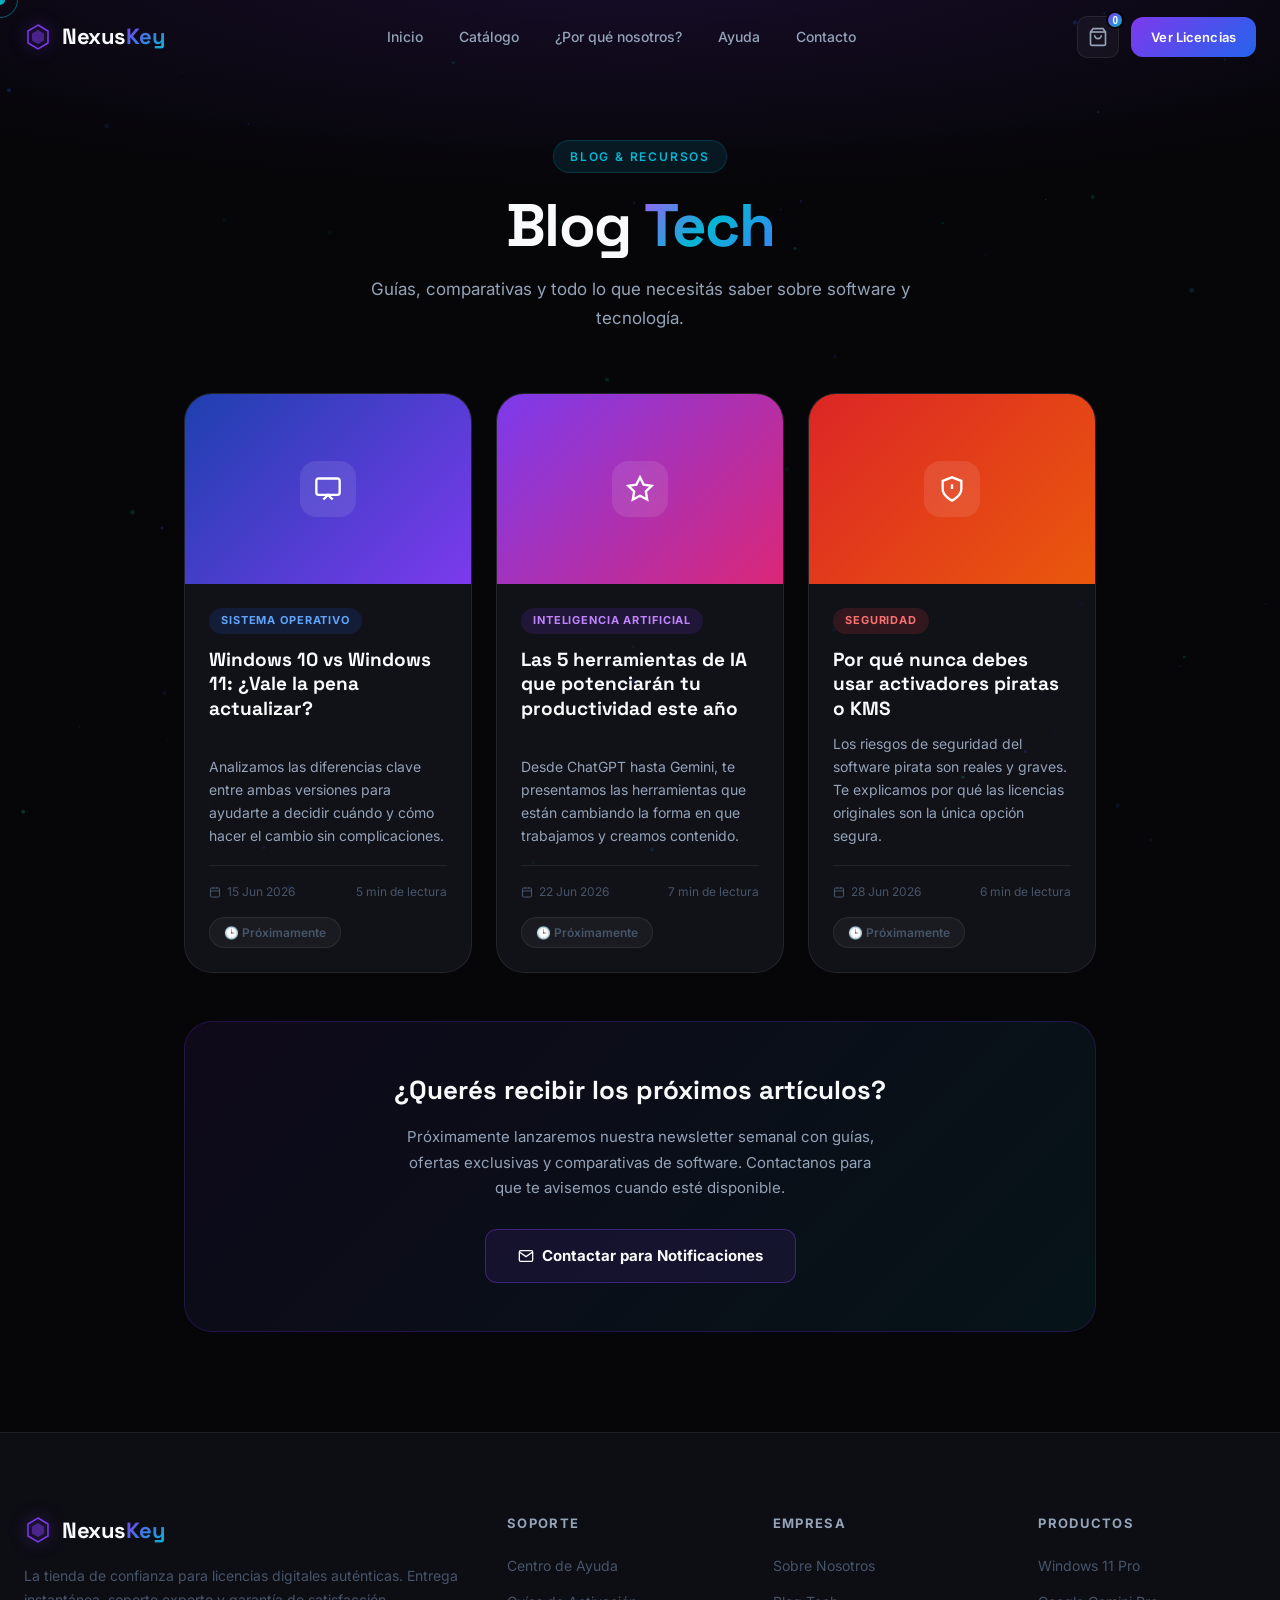
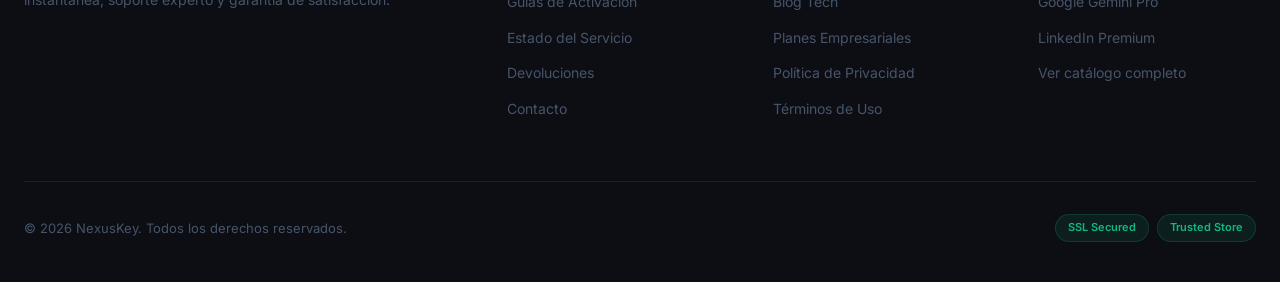
==== blog-tech.html @ de4d030e "Tienda Web Licencias 2.0" ====
<!DOCTYPE html>
<html lang="es">
<head>
  <meta charset="UTF-8" />
  <meta name="viewport" content="width=device-width, initial-scale=1.0" />
  <meta name="description" content="Blog de tecnología de NexusKey. Guías, comparativas y consejos sobre software, licencias digitales e inteligencia artificial." />
  <title>Blog Tech — NexusKey</title>
  <link rel="preconnect" href="https://fonts.googleapis.com" />
  <link rel="preconnect" href="https://fonts.gstatic.com" crossorigin />
  <link href="https://fonts.googleapis.com/css2?family=Inter:wght@300;400;500;600;700;800;900&family=Space+Grotesk:wght@400;500;600;700&display=swap" rel="stylesheet" />
  <link rel="stylesheet" href="style.css" />
  <style>
    .page-hero { padding: 140px 0 60px; position: relative; overflow: hidden; }
    .page-hero-bg { position: absolute; inset: 0; background: radial-gradient(ellipse 80% 60% at 50% -10%, rgba(124,58,237,0.15), transparent); pointer-events: none; }
    .page-hero-content { position: relative; z-index: 1; text-align: center; }
    .page-title { font-family: var(--font-display); font-size: clamp(36px, 5vw, 60px); font-weight: 800; letter-spacing: -1.5px; line-height: 1.1; margin-bottom: 16px; }
    .page-subtitle { font-size: 17px; color: var(--text-secondary); max-width: 560px; margin: 0 auto; line-height: 1.7; }
    .page-body { padding: 0 0 100px; }
    .page-container { max-width: 960px; margin: 0 auto; padding: 0 24px; }

    /* Blog grid */
    .blog-grid {
      display: grid;
      grid-template-columns: repeat(auto-fit, minmax(280px, 1fr));
      gap: 24px;
      margin-bottom: 48px;
    }
    .blog-card {
      background: var(--bg-card);
      border: 1px solid var(--border);
      border-radius: var(--border-radius-lg);
      overflow: hidden;
      transition: var(--transition);
      display: flex;
      flex-direction: column;
    }
    .blog-card:hover {
      border-color: var(--border-hover);
      transform: translateY(-5px);
      box-shadow: 0 20px 60px rgba(0,0,0,0.4);
    }
    .blog-img {
      width: 100%; height: 190px;
      display: flex; align-items: center; justify-content: center;
      position: relative; overflow: hidden;
    }
    .blog-img-icon {
      width: 56px; height: 56px;
      background: rgba(255,255,255,0.1);
      border-radius: 16px;
      display: flex; align-items: center; justify-content: center;
      backdrop-filter: blur(8px);
    }
    .blog-content { padding: 24px; display: flex; flex-direction: column; flex: 1; }
    .blog-badge {
      display: inline-block;
      font-size: 11px; font-weight: 700;
      text-transform: uppercase; letter-spacing: 0.08em;
      padding: 4px 12px; border-radius: 100px;
      margin-bottom: 14px; width: fit-content;
    }
    .blog-card h2 {
      font-family: var(--font-display);
      font-size: 19px; font-weight: 700;
      line-height: 1.3; margin-bottom: 10px;
      color: var(--text-primary); flex: 1;
    }
    .blog-excerpt {
      font-size: 14px; color: var(--text-secondary);
      line-height: 1.65; margin-bottom: 18px;
    }
    .blog-meta {
      display: flex; align-items: center;
      justify-content: space-between;
      font-size: 12px; color: var(--text-muted);
      margin-bottom: 16px;
      padding-top: 16px;
      border-top: 1px solid var(--border);
    }
    .blog-meta-left { display: flex; align-items: center; gap: 6px; }
    .blog-soon {
      display: inline-flex; align-items: center; gap: 6px;
      font-size: 12px; font-weight: 600;
      color: var(--text-muted);
      background: rgba(255,255,255,0.04);
      border: 1px solid var(--border);
      border-radius: 100px; padding: 5px 14px;
      margin-top: auto; width: fit-content;
    }

    /* Newsletter CTA */
    .newsletter-cta {
      background: linear-gradient(135deg, rgba(124,58,237,0.08), rgba(6,182,212,0.08));
      border: 1px solid rgba(124,58,237,0.2);
      border-radius: var(--border-radius-lg);
      padding: 48px 40px;
      text-align: center;
    }
    .newsletter-cta h3 {
      font-family: var(--font-display);
      font-size: 26px; font-weight: 800;
      margin-bottom: 12px;
    }
    .newsletter-cta p {
      color: var(--text-secondary);
      font-size: 15px; line-height: 1.7;
      max-width: 480px; margin: 0 auto 28px;
    }
    .btn-outline-purple {
      display: inline-flex; align-items: center; gap: 8px;
      color: var(--text-primary); text-decoration: none;
      font-weight: 700; font-size: 15px;
      padding: 14px 32px; border-radius: 12px;
      border: 1px solid rgba(124,58,237,0.4);
      background: rgba(124,58,237,0.1);
      transition: var(--transition);
    }
    .btn-outline-purple:hover {
      background: rgba(124,58,237,0.2);
      border-color: rgba(124,58,237,0.6);
      transform: translateY(-2px);
    }

    @media (max-width: 600px) {
      .newsletter-cta { padding: 32px 24px; }
    }
  </style>
</head>
<body>
  <div class="cursor" id="cursor"></div>
  <div class="cursor-follower" id="cursorFollower"></div>
  <canvas id="particleCanvas"></canvas>

  <nav class="navbar" id="navbar">
    <div class="nav-inner">
      <a href="index.html" class="nav-logo" id="nav-logo-link">
        <div class="logo-icon">
          <svg width="28" height="28" viewBox="0 0 28 28" fill="none">
            <path d="M14 2L24 8V20L14 26L4 20V8L14 2Z" stroke="url(#hGBT)" stroke-width="1.5" fill="none"/>
            <path d="M14 7L20 10.5V17.5L14 21L8 17.5V10.5L14 7Z" fill="url(#hFBT)" opacity="0.6"/>
            <defs>
              <linearGradient id="hGBT" x1="4" y1="2" x2="24" y2="26"><stop offset="0%" stop-color="#7c3aed"/><stop offset="100%" stop-color="#06b6d4"/></linearGradient>
              <linearGradient id="hFBT" x1="8" y1="7" x2="20" y2="21"><stop offset="0%" stop-color="#7c3aed" stop-opacity="0.8"/><stop offset="100%" stop-color="#06b6d4" stop-opacity="0.4"/></linearGradient>
            </defs>
          </svg>
        </div>
        <span class="logo-text">Nexus<span class="logo-accent">Key</span></span>
      </a>
      <ul class="nav-links" id="navLinks">
        <li><a href="index.html" class="nav-link">Inicio</a></li>
        <li><a href="catalogo.html" class="nav-link">Catálogo</a></li>
        <li><a href="index.html#caracteristicas" class="nav-link">¿Por qué nosotros?</a></li>
        <li><a href="centro-ayuda.html" class="nav-link">Ayuda</a></li>
        <li><a href="contacto.html" class="nav-link">Contacto</a></li>
      </ul>
      <div class="nav-actions">
        <button class="btn-icon" id="cartBtn" aria-label="Carrito de compras">
          <svg width="20" height="20" viewBox="0 0 24 24" fill="none" stroke="currentColor" stroke-width="2"><path d="M6 2L3 6v14a2 2 0 002 2h14a2 2 0 002-2V6l-3-4z"/><line x1="3" y1="6" x2="21" y2="6"/><path d="M16 10a4 4 0 01-8 0"/></svg>
          <span class="cart-badge" id="cartCount">0</span>
        </button>
        <a href="catalogo.html" class="btn-primary nav-cta">Ver Licencias</a>
        <button class="nav-hamburger" id="hamburger" aria-label="Menu"><span></span><span></span><span></span></button>
      </div>
    </div>
  </nav>

  <!-- HERO -->
  <section class="page-hero">
    <div class="page-hero-bg"></div>
    <div class="page-hero-content container">
      <span class="section-tag">Blog & Recursos</span>
      <h1 class="page-title">Blog <span class="gradient-text">Tech</span></h1>
      <p class="page-subtitle">Guías, comparativas y todo lo que necesitás saber sobre software y tecnología.</p>
    </div>
  </section>

  <!-- CONTENT -->
  <section class="page-body">
    <div class="page-container">

      <div class="blog-grid">

        <!-- Artículo 1: Windows -->
        <article class="blog-card">
          <div class="blog-img" style="background: linear-gradient(135deg, #1e40af, #7c3aed);">
            <div class="blog-img-icon">
              <svg width="28" height="28" viewBox="0 0 24 24" fill="none" stroke="white" stroke-width="2">
                <rect x="2" y="3" width="20" height="14" rx="2"/>
                <polyline points="8 21 12 17 16 21"/>
              </svg>
            </div>
          </div>
          <div class="blog-content">
            <span class="blog-badge" style="background:rgba(37,99,235,0.15);color:#60a5fa;">Sistema Operativo</span>
            <h2>Windows 10 vs Windows 11: ¿Vale la pena actualizar?</h2>
            <p class="blog-excerpt">Analizamos las diferencias clave entre ambas versiones para ayudarte a decidir cuándo y cómo hacer el cambio sin complicaciones.</p>
            <div class="blog-meta">
              <span class="blog-meta-left">
                <svg width="12" height="12" viewBox="0 0 24 24" fill="none" stroke="currentColor" stroke-width="2"><rect x="3" y="4" width="18" height="18" rx="2" ry="2"/><line x1="16" y1="2" x2="16" y2="6"/><line x1="8" y1="2" x2="8" y2="6"/><line x1="3" y1="10" x2="21" y2="10"/></svg>
                15 Jun 2026
              </span>
              <span>5 min de lectura</span>
            </div>
            <span class="blog-soon">🕒 Próximamente</span>
          </div>
        </article>

        <!-- Artículo 2: IA -->
        <article class="blog-card">
          <div class="blog-img" style="background: linear-gradient(135deg, #7c3aed, #db2777);">
            <div class="blog-img-icon">
              <svg width="28" height="28" viewBox="0 0 24 24" fill="none" stroke="white" stroke-width="2">
                <polygon points="12 2 15.09 8.26 22 9.27 17 14.14 18.18 21.02 12 17.77 5.82 21.02 7 14.14 2 9.27 8.91 8.26 12 2"/>
              </svg>
            </div>
          </div>
          <div class="blog-content">
            <span class="blog-badge" style="background:rgba(124,58,237,0.15);color:#c084fc;">Inteligencia Artificial</span>
            <h2>Las 5 herramientas de IA que potenciarán tu productividad este año</h2>
            <p class="blog-excerpt">Desde ChatGPT hasta Gemini, te presentamos las herramientas que están cambiando la forma en que trabajamos y creamos contenido.</p>
            <div class="blog-meta">
              <span class="blog-meta-left">
                <svg width="12" height="12" viewBox="0 0 24 24" fill="none" stroke="currentColor" stroke-width="2"><rect x="3" y="4" width="18" height="18" rx="2" ry="2"/><line x1="16" y1="2" x2="16" y2="6"/><line x1="8" y1="2" x2="8" y2="6"/><line x1="3" y1="10" x2="21" y2="10"/></svg>
                22 Jun 2026
              </span>
              <span>7 min de lectura</span>
            </div>
            <span class="blog-soon">🕒 Próximamente</span>
          </div>
        </article>

        <!-- Artículo 3: Seguridad -->
        <article class="blog-card">
          <div class="blog-img" style="background: linear-gradient(135deg, #dc2626, #ea580c);">
            <div class="blog-img-icon">
              <svg width="28" height="28" viewBox="0 0 24 24" fill="none" stroke="white" stroke-width="2">
                <path d="M12 22s8-4 8-10V5l-8-3-8 3v7c0 6 8 10 8 10z"/>
                <line x1="12" y1="8" x2="12" y2="12"/>
                <line x1="12" y1="16" x2="12.01" y2="16"/>
              </svg>
            </div>
          </div>
          <div class="blog-content">
            <span class="blog-badge" style="background:rgba(239,68,68,0.15);color:#f87171;">Seguridad</span>
            <h2>Por qué nunca debes usar activadores piratas o KMS</h2>
            <p class="blog-excerpt">Los riesgos de seguridad del software pirata son reales y graves. Te explicamos por qué las licencias originales son la única opción segura.</p>
            <div class="blog-meta">
              <span class="blog-meta-left">
                <svg width="12" height="12" viewBox="0 0 24 24" fill="none" stroke="currentColor" stroke-width="2"><rect x="3" y="4" width="18" height="18" rx="2" ry="2"/><line x1="16" y1="2" x2="16" y2="6"/><line x1="8" y1="2" x2="8" y2="6"/><line x1="3" y1="10" x2="21" y2="10"/></svg>
                28 Jun 2026
              </span>
              <span>6 min de lectura</span>
            </div>
            <span class="blog-soon">🕒 Próximamente</span>
          </div>
        </article>

      </div>

      <!-- Newsletter CTA -->
      <div class="newsletter-cta">
        <h3>¿Querés recibir los próximos artículos?</h3>
        <p>Próximamente lanzaremos nuestra newsletter semanal con guías, ofertas exclusivas y comparativas de software. Contactanos para que te avisemos cuando esté disponible.</p>
        <a href="contacto.html" class="btn-outline-purple">
          <svg width="16" height="16" viewBox="0 0 24 24" fill="none" stroke="currentColor" stroke-width="2"><path d="M4 4h16c1.1 0 2 .9 2 2v12c0 1.1-.9 2-2 2H4c-1.1 0-2-.9-2-2V6c0-1.1.9-2 2-2z"/><polyline points="22,6 12,13 2,6"/></svg>
          Contactar para Notificaciones
        </a>
      </div>

    </div>
  </section>

  <footer class="footer">
    <div class="container">
      <div class="footer-grid">
        <div class="footer-brand">
          <a href="index.html" class="nav-logo">
            <div class="logo-icon">
              <svg width="28" height="28" viewBox="0 0 28 28" fill="none">
                <path d="M14 2L24 8V20L14 26L4 20V8L14 2Z" stroke="url(#hG2BT)" stroke-width="1.5" fill="none"/>
                <path d="M14 7L20 10.5V17.5L14 21L8 17.5V10.5L14 7Z" fill="url(#hF2BT)" opacity="0.6"/>
                <defs>
                  <linearGradient id="hG2BT" x1="4" y1="2" x2="24" y2="26"><stop offset="0%" stop-color="#7c3aed"/><stop offset="100%" stop-color="#06b6d4"/></linearGradient>
                  <linearGradient id="hF2BT" x1="8" y1="7" x2="20" y2="21"><stop offset="0%" stop-color="#7c3aed" stop-opacity="0.8"/><stop offset="100%" stop-color="#06b6d4" stop-opacity="0.4"/></linearGradient>
                </defs>
              </svg>
            </div>
            <span class="logo-text">Nexus<span class="logo-accent">Key</span></span>
          </a>
          <p class="footer-desc">La tienda de confianza para licencias digitales auténticas. Entrega instantánea, soporte experto y garantía de satisfacción.</p>
        </div>
        <div class="footer-col"><h4>Soporte</h4><ul><li><a href="centro-ayuda.html">Centro de Ayuda</a></li><li><a href="guias-activacion.html">Guías de Activación</a></li><li><a href="estado-servicio.html">Estado del Servicio</a></li><li><a href="devoluciones.html">Devoluciones</a></li><li><a href="contacto.html">Contacto</a></li></ul></div>
        <div class="footer-col"><h4>Empresa</h4><ul><li><a href="sobre-nosotros.html">Sobre Nosotros</a></li><li><a href="blog-tech.html">Blog Tech</a></li><li><a href="planes-empresariales.html">Planes Empresariales</a></li><li><a href="politica-privacidad.html">Política de Privacidad</a></li><li><a href="terminos-uso.html">Términos de Uso</a></li></ul></div>
        <div class="footer-col"><h4>Productos</h4><ul><li><a href="catalogo.html#microsoft">Windows 11 Pro</a></li><li><a href="catalogo.html#ia">Google Gemini Pro</a></li><li><a href="catalogo.html#creatividad">LinkedIn Premium</a></li><li><a href="catalogo.html">Ver catálogo completo</a></li></ul></div>
      </div>
      <div class="footer-bottom">
        <p>© 2026 NexusKey. Todos los derechos reservados.</p>
        <div class="footer-badges"><span class="security-badge">SSL Secured</span><span class="security-badge">Trusted Store</span></div>
      </div>
    </div>
  </footer>

  <div class="cart-overlay" id="cartOverlay" onclick="closeCart()"></div>
  <div class="cart-drawer" id="cartDrawer">
    <div class="cart-header"><h3>Tu Carrito</h3><button class="cart-close" onclick="closeCart()" aria-label="Cerrar carrito">✕</button></div>
    <div class="cart-items" id="cartItems"><div class="cart-empty"><p>Tu carrito está vacío</p><a href="catalogo.html" onclick="closeCart()">Explorar productos</a></div></div>
    <div class="cart-footer"><div class="cart-total"><span>Total</span><span class="cart-total-price" id="cartTotal">$0.00</span></div><button class="btn-primary" style="width:100%;justify-content:center;" onclick="checkout()">Finalizar Compra</button></div>
  </div>
  <div class="toast-container" id="toastContainer"></div>
  <script src="app.js"></script>
</body>
</html>
---- style.css ----
/* ========================================
   NEXUSKEY — Premium Software Store CSS
   Dark Mode · Bento Grid · Glow Effects
   ======================================== */

/* ---- FONTS & RESET ---- */
@import url('https://fonts.googleapis.com/css2?family=Inter:wght@300;400;500;600;700;800;900&family=Space+Grotesk:wght@400;500;600;700&display=swap');

*, *::before, *::after {
  box-sizing: border-box;
  margin: 0;
  padding: 0;
}

html {
  scroll-behavior: smooth;
  scroll-padding-top: 80px;
}

:root {
  /* Color Palette */
  --bg-primary: #060608;
  --bg-secondary: #0d0d14;
  --bg-card: #111118;
  --bg-card-hover: #16161f;
  --surface: rgba(255,255,255,0.04);
  --surface-hover: rgba(255,255,255,0.07);
  --border: rgba(255,255,255,0.08);
  --border-hover: rgba(255,255,255,0.15);

  /* Neon Colors */
  --neon-purple: #7c3aed;
  --neon-purple-light: #9d5ff5;
  --neon-blue: #2563eb;
  --neon-blue-light: #3b82f6;
  --neon-cyan: #06b6d4;
  --neon-green: #10b981;
  --neon-orange: #f97316;
  --neon-gold: #f59e0b;
  --neon-pink: #ec4899;

  /* Glow colors */
  --glow-purple: rgba(124, 58, 237, 0.4);
  --glow-blue: rgba(37, 99, 235, 0.4);
  --glow-cyan: rgba(6, 182, 212, 0.4);
  --glow-green: rgba(16, 185, 129, 0.4);
  --glow-orange: rgba(249, 115, 22, 0.4);
  --glow-gold: rgba(245, 158, 11, 0.4);

  /* Typography */
  --font-primary: 'Inter', -apple-system, sans-serif;
  --font-display: 'Space Grotesk', sans-serif;

  /* Text */
  --text-primary: #f8fafc;
  --text-secondary: #94a3b8;
  --text-muted: #475569;

  /* Spacing */
  --section-py: 100px;
  --container-max: 1280px;
  --border-radius: 20px;
  --border-radius-sm: 12px;
  --border-radius-lg: 28px;

  /* Transitions */
  --transition: all 0.3s cubic-bezier(0.4, 0, 0.2, 1);
  --transition-slow: all 0.6s cubic-bezier(0.4, 0, 0.2, 1);
}

body {
  font-family: var(--font-primary);
  background-color: var(--bg-primary);
  color: var(--text-primary);
  line-height: 1.6;
  overflow-x: hidden;
  cursor: none;
  -webkit-font-smoothing: antialiased;
}

/* ========== CUSTOM SCROLLBAR ========== */
::-webkit-scrollbar { width: 6px; }
::-webkit-scrollbar-track { background: var(--bg-primary); }
::-webkit-scrollbar-thumb {
  background: linear-gradient(180deg, var(--neon-purple), var(--neon-cyan));
  border-radius: 3px;
}

/* ========== CUSTOM CURSOR ========== */
.cursor {
  position: fixed;
  width: 10px;
  height: 10px;
  background: var(--neon-cyan);
  border-radius: 50%;
  pointer-events: none;
  z-index: 9999;
  transform: translate(-50%, -50%);
  transition: width 0.2s, height 0.2s, opacity 0.2s;
  mix-blend-mode: difference;
}

.cursor-follower {
  position: fixed;
  width: 36px;
  height: 36px;
  border: 1.5px solid rgba(6,182,212,0.5);
  border-radius: 50%;
  pointer-events: none;
  z-index: 9998;
  transform: translate(-50%, -50%);
  transition: all 0.15s cubic-bezier(0.23, 1, 0.32, 1);
}

.cursor.cursor-hover {
  width: 16px;
  height: 16px;
  background: var(--neon-purple);
}

.cursor-follower.cursor-hover {
  width: 50px;
  height: 50px;
  border-color: rgba(124,58,237,0.6);
}

/* ========== PARTICLE CANVAS ========== */
#particleCanvas {
  position: fixed;
  top: 0;
  left: 0;
  width: 100%;
  height: 100%;
  pointer-events: none;
  z-index: 0;
  opacity: 0.4;
}

/* ========== LAYOUT ========== */
.container {
  max-width: var(--container-max);
  margin: 0 auto;
  padding: 0 24px;
  position: relative;
  z-index: 2;
}

.section {
  padding: var(--section-py) 0;
  position: relative;
  z-index: 1;
}

.section-alt {
  background: linear-gradient(180deg, transparent, rgba(13,13,20,0.8), transparent);
}

/* ========== NAVBAR ========== */
.navbar {
  position: fixed;
  top: 0;
  left: 0;
  right: 0;
  z-index: 1000;
  padding: 16px 24px;
  transition: var(--transition);
}

.navbar.scrolled {
  background: rgba(6, 6, 8, 0.85);
  backdrop-filter: blur(20px);
  -webkit-backdrop-filter: blur(20px);
  border-bottom: 1px solid var(--border);
  padding: 12px 24px;
}

.nav-inner {
  max-width: var(--container-max);
  margin: 0 auto;
  display: flex;
  align-items: center;
  gap: 40px;
}

.nav-logo {
  display: flex;
  align-items: center;
  gap: 10px;
  text-decoration: none;
  flex-shrink: 0;
}

.logo-icon {
  display: flex;
  align-items: center;
  filter: drop-shadow(0 0 8px rgba(124,58,237,0.6));
}

.logo-text {
  font-family: var(--font-display);
  font-size: 22px;
  font-weight: 700;
  color: var(--text-primary);
  letter-spacing: -0.5px;
}

.logo-accent {
  background: linear-gradient(135deg, var(--neon-purple), var(--neon-cyan));
  -webkit-background-clip: text;
  -webkit-text-fill-color: transparent;
  background-clip: text;
}

.nav-links {
  display: flex;
  list-style: none;
  gap: 8px;
  flex: 1;
  justify-content: center;
}

.nav-link {
  color: var(--text-secondary);
  text-decoration: none;
  font-size: 14px;
  font-weight: 500;
  padding: 8px 14px;
  border-radius: 8px;
  transition: var(--transition);
  position: relative;
}

.nav-link::after {
  content: '';
  position: absolute;
  bottom: 4px;
  left: 14px;
  right: 14px;
  height: 1px;
  background: linear-gradient(90deg, var(--neon-purple), var(--neon-cyan));
  transform: scaleX(0);
  transition: transform 0.3s ease;
}

.nav-link:hover {
  color: var(--text-primary);
  background: var(--surface);
}

.nav-link:hover::after {
  transform: scaleX(1);
}

.nav-actions {
  display: flex;
  align-items: center;
  gap: 12px;
  flex-shrink: 0;
}

.btn-icon {
  position: relative;
  width: 42px;
  height: 42px;
  display: flex;
  align-items: center;
  justify-content: center;
  background: var(--surface);
  border: 1px solid var(--border);
  border-radius: 10px;
  color: var(--text-secondary);
  cursor: pointer;
  transition: var(--transition);
}

.btn-icon:hover {
  background: var(--surface-hover);
  border-color: var(--border-hover);
  color: var(--text-primary);
}

.cart-badge {
  position: absolute;
  top: -6px;
  right: -6px;
  background: linear-gradient(135deg, var(--neon-purple), var(--neon-cyan));
  color: white;
  font-size: 10px;
  font-weight: 700;
  width: 18px;
  height: 18px;
  border-radius: 50%;
  display: flex;
  align-items: center;
  justify-content: center;
  border: 2px solid var(--bg-primary);
  transition: var(--transition);
}

.cart-badge.pop {
  animation: badgePop 0.3s cubic-bezier(0.68,-0.55,0.265,1.55);
}

@keyframes badgePop {
  0% { transform: scale(1); }
  50% { transform: scale(1.4); }
  100% { transform: scale(1); }
}

.nav-hamburger {
  display: none;
  flex-direction: column;
  gap: 5px;
  background: none;
  border: none;
  cursor: pointer;
  padding: 6px;
}

.nav-hamburger span {
  display: block;
  width: 22px;
  height: 2px;
  background: var(--text-secondary);
  border-radius: 2px;
  transition: var(--transition);
}

/* ========== BUTTONS ========== */
.btn-primary {
  display: inline-flex;
  align-items: center;
  gap: 8px;
  background: linear-gradient(135deg, var(--neon-purple), var(--neon-blue));
  color: white;
  text-decoration: none;
  font-size: 14px;
  font-weight: 600;
  padding: 12px 24px;
  border-radius: 12px;
  border: none;
  cursor: pointer;
  transition: var(--transition);
  position: relative;
  overflow: hidden;
  letter-spacing: 0.01em;
}

.btn-primary::before {
  content: '';
  position: absolute;
  inset: 0;
  background: linear-gradient(135deg, var(--neon-purple-light), var(--neon-cyan));
  opacity: 0;
  transition: opacity 0.3s ease;
}

.btn-primary:hover::before { opacity: 1; }
.btn-primary > * { position: relative; z-index: 1; }

.btn-primary:hover {
  transform: translateY(-2px);
  box-shadow: 0 12px 40px rgba(124,58,237,0.5), 0 4px 16px rgba(6,182,212,0.3);
}

.btn-primary:active { transform: translateY(0); }

.btn-lg {
  padding: 16px 32px;
  font-size: 15px;
  border-radius: 14px;
}

.btn-ghost {
  display: inline-flex;
  align-items: center;
  gap: 8px;
  background: transparent;
  color: var(--text-secondary);
  text-decoration: none;
  font-size: 14px;
  font-weight: 500;
  padding: 12px 24px;
  border-radius: 12px;
  border: 1px solid var(--border);
  cursor: pointer;
  transition: var(--transition);
}

.btn-ghost:hover {
  color: var(--text-primary);
  border-color: var(--border-hover);
  background: var(--surface);
  transform: translateY(-2px);
}

.btn-outline {
  display: inline-flex;
  align-items: center;
  gap: 8px;
  background: transparent;
  color: var(--text-secondary);
  text-decoration: none;
  font-size: 14px;
  font-weight: 500;
  padding: 12px 28px;
  border-radius: 12px;
  border: 1px solid var(--border);
  cursor: pointer;
  transition: var(--transition);
}

.btn-outline:hover {
  color: var(--neon-cyan);
  border-color: var(--neon-cyan);
  box-shadow: 0 0 20px rgba(6,182,212,0.2);
}

.nav-cta {
  padding: 10px 20px;
  font-size: 13px;
}

/* ========== HERO ========== */
.hero {
  min-height: 100vh;
  position: relative;
  display: flex;
  align-items: center;
  justify-content: center;
  overflow: hidden;
  z-index: 1;
}

.hero-bg {
  position: absolute;
  inset: 0;
  z-index: 0;
}

.hero-bg-img {
  width: 100%;
  height: 100%;
  object-fit: cover;
  opacity: 0.25;
  filter: saturate(1.4) brightness(0.9);
}

.hero-bg-overlay {
  position: absolute;
  inset: 0;
  background: linear-gradient(
    to bottom,
    rgba(6,6,8,0.2) 0%,
    rgba(6,6,8,0.1) 40%,
    rgba(6,6,8,0.6) 80%,
    rgba(6,6,8,1) 100%
  );
}

.hero-content {
  position: relative;
  z-index: 2;
  text-align: center;
  max-width: 900px;
  padding: 0 24px;
  padding-top: 100px;
}

.hero-badge {
  display: inline-flex;
  align-items: center;
  gap: 8px;
  background: rgba(124,58,237,0.12);
  border: 1px solid rgba(124,58,237,0.3);
  border-radius: 100px;
  padding: 8px 18px;
  font-size: 13px;
  color: var(--text-secondary);
  margin-bottom: 28px;
  backdrop-filter: blur(10px);
}

.badge-dot {
  width: 6px;
  height: 6px;
  background: var(--neon-green);
  border-radius: 50%;
  animation: pulse-green 2s infinite;
  flex-shrink: 0;
}

@keyframes pulse-green {
  0%, 100% { box-shadow: 0 0 0 0 rgba(16,185,129,0.6); }
  50% { box-shadow: 0 0 0 6px rgba(16,185,129,0); }
}

.hero-title {
  font-family: var(--font-display);
  font-size: clamp(48px, 6vw, 88px);
  font-weight: 800;
  line-height: 1.05;
  letter-spacing: -2px;
  margin-bottom: 24px;
  color: var(--text-primary);
}

.gradient-text {
  background: linear-gradient(135deg, var(--neon-purple-light) 0%, var(--neon-cyan) 50%, var(--neon-blue-light) 100%);
  -webkit-background-clip: text;
  -webkit-text-fill-color: transparent;
  background-clip: text;
  display: inline-block;
}

.hero-subtitle {
  font-size: clamp(16px, 2vw, 20px);
  color: var(--text-secondary);
  max-width: 600px;
  margin: 0 auto 40px;
  line-height: 1.7;
}

.hero-actions {
  display: flex;
  align-items: center;
  justify-content: center;
  gap: 16px;
  flex-wrap: wrap;
  margin-bottom: 64px;
}

.hero-stats {
  display: flex;
  align-items: center;
  justify-content: center;
  gap: 0;
  background: rgba(255,255,255,0.03);
  backdrop-filter: blur(20px);
  border: 1px solid var(--border);
  border-radius: 20px;
  padding: 24px 40px;
  flex-wrap: wrap;
}

.stat-item {
  display: flex;
  flex-direction: column;
  align-items: center;
  padding: 0 40px;
  flex: 1;
}

.stat-number {
  font-family: var(--font-display);
  font-size: 36px;
  font-weight: 800;
  background: linear-gradient(135deg, var(--text-primary), var(--neon-cyan));
  -webkit-background-clip: text;
  -webkit-text-fill-color: transparent;
  background-clip: text;
  line-height: 1;
}

.stat-suffix {
  font-family: var(--font-display);
  font-size: 24px;
  font-weight: 700;
  background: linear-gradient(135deg, var(--neon-purple), var(--neon-cyan));
  -webkit-background-clip: text;
  -webkit-text-fill-color: transparent;
  background-clip: text;
}

.stat-label {
  font-size: 12px;
  color: var(--text-muted);
  margin-top: 4px;
  text-transform: uppercase;
  letter-spacing: 0.08em;
}

.stat-divider {
  width: 1px;
  height: 40px;
  background: var(--border);
}

.hero-scroll-hint {
  position: absolute;
  bottom: 40px;
  left: 50%;
  transform: translateX(-50%);
  display: flex;
  flex-direction: column;
  align-items: center;
  gap: 8px;
  z-index: 2;
}

.scroll-line {
  width: 1px;
  height: 40px;
  background: linear-gradient(180deg, transparent, var(--neon-cyan));
  animation: scrollLine 2s ease-in-out infinite;
}

@keyframes scrollLine {
  0%, 100% { opacity: 0; transform: scaleY(0); transform-origin: top; }
  50% { opacity: 1; transform: scaleY(1); }
}

.hero-scroll-hint span {
  font-size: 11px;
  color: var(--text-muted);
  letter-spacing: 0.12em;
  text-transform: uppercase;
}

/* ========== ANIMATIONS ========== */
.animate-fade-up {
  opacity: 0;
  transform: translateY(30px);
  animation: fadeUp 0.8s cubic-bezier(0.4,0,0.2,1) forwards;
}

.delay-1 { animation-delay: 0.15s; }
.delay-2 { animation-delay: 0.3s; }
.delay-3 { animation-delay: 0.45s; }
.delay-4 { animation-delay: 0.6s; }

@keyframes fadeUp {
  to { opacity: 1; transform: translateY(0); }
}

/* Scroll-triggered animations */
.reveal {
  opacity: 0;
  transform: translateY(40px);
  transition: opacity 0.7s cubic-bezier(0.4,0,0.2,1), transform 0.7s cubic-bezier(0.4,0,0.2,1);
}

.reveal.visible {
  opacity: 1;
  transform: translateY(0);
}

/* ========== TRUST BAR / TICKER ========== */
.trust-bar {
  position: relative;
  z-index: 2;
  background: rgba(255,255,255,0.02);
  border-top: 1px solid var(--border);
  border-bottom: 1px solid var(--border);
  padding: 16px 0;
  overflow: hidden;
}

.trust-ticker {
  overflow: hidden;
  white-space: nowrap;
}

.ticker-track {
  display: inline-flex;
  gap: 48px;
  animation: ticker 30s linear infinite;
  will-change: transform;
}

.ticker-track:hover { animation-play-state: paused; }

@keyframes ticker {
  0% { transform: translateX(0); }
  100% { transform: translateX(-50%); }
}

.ticker-item {
  font-size: 13px;
  font-weight: 500;
  color: var(--text-muted);
  flex-shrink: 0;
  transition: color 0.2s;
}

.ticker-item:hover { color: var(--neon-cyan); }

/* ========== SECTION HEADER ========== */
.section-header {
  text-align: center;
  margin-bottom: 64px;
}

.section-tag {
  display: inline-block;
  font-size: 12px;
  font-weight: 600;
  letter-spacing: 0.15em;
  text-transform: uppercase;
  color: var(--neon-cyan);
  background: rgba(6,182,212,0.1);
  border: 1px solid rgba(6,182,212,0.2);
  border-radius: 100px;
  padding: 6px 16px;
  margin-bottom: 20px;
}

.section-title {
  font-family: var(--font-display);
  font-size: clamp(32px, 4vw, 52px);
  font-weight: 800;
  letter-spacing: -1.5px;
  line-height: 1.1;
  margin-bottom: 16px;
}

.section-subtitle {
  font-size: 17px;
  color: var(--text-secondary);
  max-width: 540px;
  margin: 0 auto;
  line-height: 1.7;
}

/* ========== BENTO CATEGORIES ========== */
.bento-categories {
  display: grid;
  grid-template-columns: repeat(3, 1fr);
  grid-template-rows: auto auto;
  gap: 16px;
}

.bento-cat {
  background: var(--bg-card);
  border: 1px solid var(--border);
  border-radius: var(--border-radius);
  padding: 28px;
  cursor: pointer;
  transition: var(--transition);
  position: relative;
  overflow: hidden;
}

.bento-cat::before {
  content: '';
  position: absolute;
  inset: 0;
  border-radius: inherit;
  opacity: 0;
  transition: opacity 0.3s ease;
}

.bento-cat.glow-blue::before { background: radial-gradient(circle at 30% 30%, rgba(37,99,235,0.12), transparent 70%); }
.bento-cat.glow-purple::before { background: radial-gradient(circle at 30% 30%, rgba(124,58,237,0.12), transparent 70%); }
.bento-cat.glow-green::before { background: radial-gradient(circle at 30% 30%, rgba(16,185,129,0.12), transparent 70%); }
.bento-cat.glow-orange::before { background: radial-gradient(circle at 30% 30%, rgba(249,115,22,0.12), transparent 70%); }
.bento-cat.glow-cyan::before { background: radial-gradient(circle at 30% 30%, rgba(6,182,212,0.12), transparent 70%); }
.bento-cat.glow-gold::before { background: radial-gradient(circle at 30% 30%, rgba(245,158,11,0.12), transparent 70%); }

.bento-cat:hover::before { opacity: 1; }

.bento-cat:hover {
  transform: translateY(-4px);
  border-color: var(--border-hover);
}

.bento-cat.glow-blue:hover { box-shadow: 0 20px 60px rgba(37,99,235,0.2), 0 0 0 1px rgba(37,99,235,0.3); }
.bento-cat.glow-purple:hover { box-shadow: 0 20px 60px rgba(124,58,237,0.2), 0 0 0 1px rgba(124,58,237,0.3); }
.bento-cat.glow-green:hover { box-shadow: 0 20px 60px rgba(16,185,129,0.2), 0 0 0 1px rgba(16,185,129,0.3); }
.bento-cat.glow-orange:hover { box-shadow: 0 20px 60px rgba(249,115,22,0.2), 0 0 0 1px rgba(249,115,22,0.3); }
.bento-cat.glow-cyan:hover { box-shadow: 0 20px 60px rgba(6,182,212,0.2), 0 0 0 1px rgba(6,182,212,0.3); }
.bento-cat.glow-gold:hover { box-shadow: 0 20px 60px rgba(245,158,11,0.2), 0 0 0 1px rgba(245,158,11,0.3); }

.cat-icon {
  width: 56px;
  height: 56px;
  border-radius: 14px;
  display: flex;
  align-items: center;
  justify-content: center;
  margin-bottom: 16px;
  position: relative;
  z-index: 1;
}

.cat-ia  .cat-icon { background: rgba(124,58,237,0.15); color: var(--neon-purple-light); }
.cat-os .cat-icon { background: rgba(37,99,235,0.15); color: var(--neon-blue-light); }
.cat-office .cat-icon { background: rgba(37,99,235,0.15); color: var(--neon-blue-light); }
.cat-security .cat-icon { background: rgba(16,185,129,0.15); color: var(--neon-green); }
.cat-creative .cat-icon { background: rgba(249,115,22,0.15); color: var(--neon-orange); }
.cat-dev .cat-icon { background: rgba(245,158,11,0.15); color: var(--neon-gold); }
.cat-cad .cat-icon { background: rgba(245,158,11,0.15); color: var(--neon-gold); }

/* Tarjetas de categoría como <a> — sin estilos de enlace del navegador */
a.bento-cat {
  text-decoration: none;
  color: inherit;
  display: block;
}

.bento-cat h3 {
  font-family: var(--font-display);
  font-size: 18px;
  font-weight: 700;
  margin-bottom: 6px;
  position: relative;
  z-index: 1;
}

.bento-cat p {
  font-size: 13px;
  color: var(--text-secondary);
  margin-bottom: 0;  /* sin cat-count debajo, no necesita margen extra */
  position: relative;
  z-index: 1;
}

.cat-count {
  font-size: 12px;
  font-weight: 600;
  color: var(--text-muted);
  position: relative;
  z-index: 1;
}

.cat-arrow {
  position: absolute;
  bottom: 24px;
  right: 24px;
  font-size: 20px;
  color: var(--text-muted);
  transition: var(--transition);
  z-index: 1;
}

.bento-cat:hover .cat-arrow {
  color: var(--text-primary);
  transform: translate(4px, -4px);
}

/* ========== FILTER BAR ========== */
.filter-bar {
  display: flex;
  gap: 8px;
  margin-bottom: 40px;
  flex-wrap: wrap;
}

.filter-btn {
  background: var(--surface);
  border: 1px solid var(--border);
  color: var(--text-secondary);
  font-size: 13px;
  font-weight: 500;
  padding: 8px 20px;
  border-radius: 100px;
  cursor: pointer;
  transition: var(--transition);
  font-family: var(--font-primary);
}

.filter-btn:hover {
  border-color: var(--border-hover);
  color: var(--text-primary);
}

.filter-btn.active {
  background: linear-gradient(135deg, var(--neon-purple), var(--neon-blue));
  border-color: transparent;
  color: white;
  box-shadow: 0 4px 20px rgba(124,58,237,0.4);
}

/* ========== PRODUCTS GRID ========== */
.products-grid {
  display: grid;
  grid-template-columns: repeat(3, 1fr);
  gap: 20px;
}

.product-card {
  background: var(--bg-card);
  border: 1px solid var(--border);
  border-radius: var(--border-radius-lg);
  overflow: hidden;
  transition: var(--transition);
  position: relative;
  display: flex;
  flex-direction: column;
}

/* Glow cards */
.glow-card-blue:hover { box-shadow: 0 24px 80px rgba(37,99,235,0.25), 0 0 0 1px rgba(37,99,235,0.25); border-color: rgba(37,99,235,0.3); transform: translateY(-6px); }
.glow-card-purple:hover { box-shadow: 0 24px 80px rgba(124,58,237,0.25), 0 0 0 1px rgba(124,58,237,0.25); border-color: rgba(124,58,237,0.3); transform: translateY(-6px); }
.glow-card-green:hover { box-shadow: 0 24px 80px rgba(16,185,129,0.25), 0 0 0 1px rgba(16,185,129,0.25); border-color: rgba(16,185,129,0.3); transform: translateY(-6px); }
.glow-card-cyan:hover { box-shadow: 0 24px 80px rgba(6,182,212,0.25), 0 0 0 1px rgba(6,182,212,0.25); border-color: rgba(6,182,212,0.3); transform: translateY(-6px); }
.glow-card-orange:hover { box-shadow: 0 24px 80px rgba(249,115,22,0.25), 0 0 0 1px rgba(249,115,22,0.25); border-color: rgba(249,115,22,0.3); transform: translateY(-6px); }
.glow-card-gold:hover { box-shadow: 0 24px 80px rgba(245,158,11,0.25), 0 0 0 1px rgba(245,158,11,0.25); border-color: rgba(245,158,11,0.3); transform: translateY(-6px); }

.product-badge {
  position: absolute;
  top: 16px;
  left: 16px;
  font-size: 11px;
  font-weight: 700;
  padding: 5px 12px;
  border-radius: 100px;
  z-index: 3;
  letter-spacing: 0.04em;
  text-transform: uppercase;
}

.badge-hot {
  background: linear-gradient(135deg, #ef4444, #f97316);
  color: white;
  box-shadow: 0 4px 16px rgba(239,68,68,0.4);
}

.badge-new {
  background: linear-gradient(135deg, var(--neon-purple), var(--neon-blue));
  color: white;
  box-shadow: 0 4px 16px rgba(124,58,237,0.4);
}

.badge-sale {
  background: linear-gradient(135deg, var(--neon-gold), var(--neon-orange));
  color: white;
  box-shadow: 0 4px 16px rgba(245,158,11,0.4);
}

.badge-trend {
  background: linear-gradient(135deg, #06b6d4, #0891b2);
  color: white;
  box-shadow: 0 4px 16px rgba(6,182,212,0.4);
}

.badge-premium {
  background: linear-gradient(135deg, #f59e0b, #d97706);
  color: white;
  box-shadow: 0 4px 16px rgba(245,158,11,0.5);
}

.product-img-wrap {
  position: relative;
  overflow: hidden;
  height: 200px;
  background: linear-gradient(135deg, rgba(255,255,255,0.02), rgba(255,255,255,0.06));
}

.product-img {
  width: 100%;
  height: 100%;
  object-fit: cover;
  transition: transform 0.6s cubic-bezier(0.4,0,0.2,1);
}

.product-card:hover .product-img { transform: scale(1.06); }

.product-img-glow {
  position: absolute;
  inset: 0;
  opacity: 0;
  transition: opacity 0.4s ease;
}

.product-card:hover .product-img-glow { opacity: 1; }

.product-img-glow.blue { background: radial-gradient(ellipse at center, rgba(37,99,235,0.15), transparent 70%); }
.product-img-glow.purple { background: radial-gradient(ellipse at center, rgba(124,58,237,0.15), transparent 70%); }
.product-img-glow.green { background: radial-gradient(ellipse at center, rgba(16,185,129,0.15), transparent 70%); }
.product-img-glow.orange { background: radial-gradient(ellipse at center, rgba(249,115,22,0.15), transparent 70%); }
.product-img-glow.gold { background: radial-gradient(ellipse at center, rgba(245,158,11,0.15), transparent 70%); }

.product-info {
  padding: 24px;
  display: flex;
  flex-direction: column;
  flex: 1;
}

.product-meta {
  display: flex;
  align-items: center;
  justify-content: space-between;
  margin-bottom: 12px;
}

.product-tag {
  font-size: 11px;
  font-weight: 600;
  color: var(--neon-cyan);
  text-transform: uppercase;
  letter-spacing: 0.08em;
  background: rgba(6,182,212,0.1);
  padding: 4px 10px;
  border-radius: 100px;
}

.product-stars {
  font-size: 12px;
  color: var(--neon-gold);
}

.product-stars span { color: var(--text-muted); }

.product-name {
  font-family: var(--font-display);
  font-size: 20px;
  font-weight: 700;
  margin-bottom: 10px;
  letter-spacing: -0.3px;
}

.product-desc {
  font-size: 13px;
  color: var(--text-secondary);
  line-height: 1.6;
  margin-bottom: 16px;
  flex: 1;
}

.product-features {
  display: flex;
  flex-wrap: wrap;
  gap: 6px;
  margin-bottom: 20px;
}

.product-features span {
  font-size: 11px;
  font-weight: 500;
  color: var(--text-muted);
  background: rgba(255,255,255,0.04);
  border: 1px solid var(--border);
  padding: 4px 10px;
  border-radius: 6px;
}

.product-footer {
  display: flex;
  align-items: center;
  justify-content: space-between;
  margin-top: auto;
}

.product-price {
  display: flex;
  flex-direction: column;
}

.price-old {
  font-size: 13px;
  color: var(--text-muted);
  text-decoration: line-through;
  line-height: 1;
}

.price-current {
  font-family: var(--font-display);
  font-size: 26px;
  font-weight: 800;
  background: linear-gradient(135deg, var(--text-primary), var(--neon-cyan));
  -webkit-background-clip: text;
  -webkit-text-fill-color: transparent;
  background-clip: text;
  line-height: 1.1;
}

.btn-add-cart {
  display: inline-flex;
  align-items: center;
  gap: 6px;
  background: var(--surface);
  border: 1px solid var(--border);
  color: var(--text-primary);
  font-size: 13px;
  font-weight: 600;
  padding: 10px 18px;
  border-radius: 10px;
  cursor: pointer;
  transition: var(--transition);
  font-family: var(--font-primary);
}

.btn-add-cart:hover {
  background: linear-gradient(135deg, var(--neon-purple), var(--neon-blue));
  border-color: transparent;
  box-shadow: 0 8px 24px rgba(124,58,237,0.4);
  transform: translateY(-2px);
}

.btn-add-cart.added {
  background: linear-gradient(135deg, var(--neon-green), var(--neon-cyan));
  border-color: transparent;
  color: white;
}

.products-cta {
  text-align: center;
  margin-top: 56px;
}

/* Botón CTA — Ver Catálogo Completo */
.btn-catalog-cta {
  display: inline-flex;
  align-items: center;
  gap: 12px;
  background: linear-gradient(135deg, rgba(124,58,237,0.12), rgba(6,182,212,0.12));
  color: var(--text-primary);
  text-decoration: none;
  font-family: var(--font-display);
  font-size: 16px;
  font-weight: 700;
  padding: 18px 48px;
  border-radius: 100px;
  border: 1px solid rgba(124,58,237,0.35);
  cursor: pointer;
  transition: var(--transition);
  position: relative;
  overflow: hidden;
  letter-spacing: 0.01em;
}

.btn-catalog-cta::before {
  content: '';
  position: absolute;
  inset: 0;
  background: linear-gradient(135deg, var(--neon-purple), var(--neon-cyan));
  opacity: 0;
  transition: opacity 0.3s ease;
  z-index: 0;
}

.btn-catalog-cta > * {
  position: relative;
  z-index: 1;
}

.btn-catalog-cta:hover {
  transform: translateY(-3px);
  border-color: transparent;
  box-shadow:
    0 0 0 1px rgba(124,58,237,0.5),
    0 8px 40px rgba(124,58,237,0.4),
    0 0 60px rgba(6,182,212,0.2);
}

.btn-catalog-cta:hover::before {
  opacity: 1;
}

.btn-catalog-cta:active {
  transform: translateY(0);
}

/* Grid preparado para 6 productos (2 filas × 3 columnas) */
.products-grid {
  display: grid;
  grid-template-columns: repeat(3, 1fr);
  gap: 20px;
}


/* Nota: el grid de index.html es estático (6 tarjetas fijas).
   No se necesita nth-child para ocultar excedentes — el catálogo
   (catalogo.html) usa grids de hasta 13 productos y necesita
   mostrarlos todos. */

/* ========== BENTO FEATURES ========== */
.bento-features {
  display: grid;
  grid-template-columns: repeat(6, 1fr);
  grid-template-rows: auto auto auto;
  gap: 16px;
}

.bento-feat {
  background: var(--bg-card);
  border: 1px solid var(--border);
  border-radius: var(--border-radius);
  padding: 28px;
  transition: var(--transition);
  position: relative;
  overflow: hidden;
}

.bento-feat:hover {
  transform: translateY(-4px);
}

.feat-large {
  grid-column: span 3;
  display: flex;
  gap: 24px;
  align-items: center;
}

.feat-sm {
  grid-column: span 1;
  min-height: 220px;
}

.feat-med {
  grid-column: span 2;
}

.feat-wide {
  grid-column: span 3;
  display: flex;
  align-items: center;
  justify-content: space-between;
}

/* Same glow hover as product cards */
.bento-feat.glow-card-purple:hover { box-shadow: 0 20px 60px rgba(124,58,237,0.2); border-color: rgba(124,58,237,0.25); }
.bento-feat.glow-card-blue:hover { box-shadow: 0 20px 60px rgba(37,99,235,0.2); border-color: rgba(37,99,235,0.25); }
.bento-feat.glow-card-green:hover { box-shadow: 0 20px 60px rgba(16,185,129,0.2); border-color: rgba(16,185,129,0.25); }
.bento-feat.glow-card-cyan:hover { box-shadow: 0 20px 60px rgba(6,182,212,0.2); border-color: rgba(6,182,212,0.25); }
.bento-feat.glow-card-orange:hover { box-shadow: 0 20px 60px rgba(249,115,22,0.2); border-color: rgba(249,115,22,0.25); }

.feat-icon {
  width: 52px;
  height: 52px;
  border-radius: 14px;
  display: flex;
  align-items: center;
  justify-content: center;
  margin-bottom: 16px;
  flex-shrink: 0;
}

.feat-icon.purple { background: rgba(124,58,237,0.15); color: var(--neon-purple-light); }
.feat-icon.blue { background: rgba(37,99,235,0.15); color: var(--neon-blue-light); }
.feat-icon.green { background: rgba(16,185,129,0.15); color: var(--neon-green); }
.feat-icon.cyan { background: rgba(6,182,212,0.15); color: var(--neon-cyan); }
.feat-icon.orange { background: rgba(249,115,22,0.15); color: var(--neon-orange); }

.bento-feat h3 {
  font-family: var(--font-display);
  font-size: 18px;
  font-weight: 700;
  margin-bottom: 10px;
  letter-spacing: -0.3px;
}

.bento-feat p {
  font-size: 13px;
  color: var(--text-secondary);
  line-height: 1.65;
}

.feat-tags {
  display: flex;
  gap: 8px;
  flex-wrap: wrap;
  margin-top: 20px;
}

.feat-tags span {
  font-size: 11px;
  font-weight: 600;
  color: var(--neon-purple-light);
  background: rgba(124,58,237,0.12);
  border: 1px solid rgba(124,58,237,0.2);
  padding: 4px 12px;
  border-radius: 100px;
}

.mini-stat {
  margin-top: 16px;
  font-size: 12px;
  font-weight: 600;
  color: var(--neon-cyan);
  background: rgba(6,182,212,0.1);
  border: 1px solid rgba(6,182,212,0.2);
  padding: 6px 14px;
  border-radius: 8px;
  display: inline-block;
}

.guarantee-bar {
  margin-top: 16px;
  display: flex;
  align-items: center;
  gap: 10px;
  position: relative;
}

.guarantee-progress {
  height: 4px;
  background: linear-gradient(90deg, var(--neon-cyan), var(--neon-purple));
  border-radius: 4px;
  flex: 1;
  animation: fillBar 2s ease-out forwards;
  width: 0%;
}

@keyframes fillBar {
  to { width: 100%; }
}

.guarantee-bar span {
  font-size: 12px;
  font-weight: 600;
  color: var(--neon-green);
  white-space: nowrap;
}

.payment-icons {
  display: flex;
  gap: 8px;
  margin-top: 16px;
  flex-wrap: wrap;
}

.pay-icon {
  font-size: 11px;
  font-weight: 800;
  padding: 5px 10px;
  border-radius: 6px;
  background: rgba(255,255,255,0.05);
  border: 1px solid var(--border);
  color: var(--text-secondary);
}

/* Shield animation */
.shield-animation {
  position: relative;
  width: 120px;
  height: 120px;
  flex-shrink: 0;
  display: flex;
  align-items: center;
  justify-content: center;
}

.shield-ring {
  position: absolute;
  border-radius: 50%;
  border: 1px solid;
  animation: ringPulse 3s ease-in-out infinite;
}

.ring-1 { width: 80px; height: 80px; border-color: rgba(124,58,237,0.4); animation-delay: 0s; }
.ring-2 { width: 100px; height: 100px; border-color: rgba(124,58,237,0.25); animation-delay: 0.5s; }
.ring-3 { width: 120px; height: 120px; border-color: rgba(124,58,237,0.12); animation-delay: 1s; }

@keyframes ringPulse {
  0%, 100% { transform: scale(0.95); opacity: 0.5; }
  50% { transform: scale(1.05); opacity: 1; }
}

.shield-core {
  width: 56px;
  height: 56px;
  background: rgba(124,58,237,0.15);
  border-radius: 50%;
  display: flex;
  align-items: center;
  justify-content: center;
  position: relative;
  z-index: 1;
}

.feat-content-wide {
  display: flex;
  align-items: center;
  gap: 20px;
}

.feat-content-wide .feat-icon { margin-bottom: 0; }

.globe-dots {
  display: grid;
  grid-template-columns: repeat(3, 8px);
  grid-template-rows: repeat(2, 8px);
  gap: 8px;
  opacity: 0.6;
}

.dot {
  width: 8px;
  height: 8px;
  border-radius: 50%;
  background: var(--neon-purple);
  animation: dotPulse 2s ease-in-out infinite;
}

.d1 { animation-delay: 0s; background: var(--neon-purple); }
.d2 { animation-delay: 0.2s; background: var(--neon-cyan); }
.d3 { animation-delay: 0.4s; background: var(--neon-blue-light); }
.d4 { animation-delay: 0.6s; background: var(--neon-green); }
.d5 { animation-delay: 0.8s; background: var(--neon-purple-light); }
.d6 { animation-delay: 1s; background: var(--neon-cyan); }

@keyframes dotPulse {
  0%, 100% { opacity: 0.4; transform: scale(1); }
  50% { opacity: 1; transform: scale(1.3); }
}

/* ========== STEPS ========== */
.steps-grid {
  display: grid;
  grid-template-columns: repeat(3, 1fr);
  gap: 24px;
}

.step-card {
  background: var(--bg-card);
  border: 1px solid var(--border);
  border-radius: var(--border-radius);
  padding: 36px 28px;
  position: relative;
  transition: var(--transition);
}

.step-card:hover {
  border-color: rgba(124,58,237,0.3);
  box-shadow: 0 20px 60px rgba(124,58,237,0.1);
  transform: translateY(-4px);
}

.step-number {
  font-family: var(--font-display);
  font-size: 64px;
  font-weight: 900;
  background: linear-gradient(135deg, rgba(124,58,237,0.15), rgba(6,182,212,0.15));
  -webkit-background-clip: text;
  -webkit-text-fill-color: transparent;
  background-clip: text;
  line-height: 1;
  margin-bottom: 16px;
  display: block;
}

.step-icon {
  width: 52px;
  height: 52px;
  background: rgba(124,58,237,0.12);
  border: 1px solid rgba(124,58,237,0.2);
  border-radius: 14px;
  display: flex;
  align-items: center;
  justify-content: center;
  color: var(--neon-purple-light);
  margin-bottom: 20px;
}

.step-card h3 {
  font-family: var(--font-display);
  font-size: 20px;
  font-weight: 700;
  margin-bottom: 12px;
}

.step-card p {
  font-size: 14px;
  color: var(--text-secondary);
  line-height: 1.7;
}

.step-line {
  position: absolute;
  right: -13px;
  top: 50%;
  width: 26px;
  height: 2px;
  background: linear-gradient(90deg, var(--neon-purple), var(--neon-cyan));
  transform: translateY(-50%);
  z-index: 1;
}

/* ========== TESTIMONIALS ========== */
.testimonials-grid {
  display: grid;
  grid-template-columns: repeat(2, 1fr);
  gap: 20px;
  margin-bottom: 48px;
}

.testimonial-card {
  background: var(--bg-card);
  border: 1px solid var(--border);
  border-radius: var(--border-radius);
  padding: 32px;
  position: relative;
  transition: var(--transition);
}

.testimonial-card:hover {
  transform: translateY(-4px);
}

.testimonial-quote {
  font-size: 72px;
  line-height: 0.5;
  color: var(--neon-purple);
  opacity: 0.4;
  margin-bottom: 20px;
  font-family: Georgia, serif;
}

.testimonial-card p {
  font-size: 15px;
  color: var(--text-secondary);
  line-height: 1.75;
  margin-bottom: 24px;
  font-style: italic;
}

.testimonial-author {
  display: flex;
  align-items: center;
  gap: 14px;
}

.author-avatar {
  width: 44px;
  height: 44px;
  border-radius: 50%;
  display: flex;
  align-items: center;
  justify-content: center;
  font-size: 14px;
  font-weight: 700;
  flex-shrink: 0;
}

.av1 { background: linear-gradient(135deg, #7c3aed, #2563eb); color: white; }
.av2 { background: linear-gradient(135deg, #2563eb, #06b6d4); color: white; }
.av3 { background: linear-gradient(135deg, #10b981, #06b6d4); color: white; }
.av4 { background: linear-gradient(135deg, #f97316, #f59e0b); color: white; }

.author-info strong {
  display: block;
  font-size: 14px;
  font-weight: 700;
}

.author-info span {
  font-size: 12px;
  color: var(--text-muted);
}

.trust-scores {
  display: flex;
  align-items: center;
  justify-content: center;
  gap: 40px;
  flex-wrap: wrap;
}

.trust-score-item {
  display: flex;
  flex-direction: column;
  align-items: center;
  gap: 8px;
}

.trust-platform-label {
  font-size: 14px;
  font-weight: 700;
  color: var(--text-secondary);
  letter-spacing: 0.05em;
}

.trust-rating {
  font-size: 13px;
  color: var(--neon-gold);
}

.trust-rating strong { color: var(--text-primary); }
.trust-rating span { color: var(--text-muted); }

/* ========== FAQ ========== */
.faq-grid {
  display: flex;
  flex-direction: column;
  gap: 12px;
  max-width: 860px;
  margin: 0 auto;
}

.faq-item {
  background: var(--bg-card);
  border: 1px solid var(--border);
  border-radius: var(--border-radius-sm);
  overflow: hidden;
  cursor: pointer;
  transition: var(--transition);
}

.faq-item:hover {
  border-color: rgba(124,58,237,0.25);
}

.faq-item.open {
  border-color: rgba(124,58,237,0.3);
  box-shadow: 0 4px 20px rgba(124,58,237,0.1);
}

.faq-question {
  display: flex;
  align-items: center;
  justify-content: space-between;
  padding: 22px 24px;
  gap: 16px;
}

.faq-question span {
  font-size: 15px;
  font-weight: 600;
}

.faq-icon {
  width: 28px;
  height: 28px;
  border-radius: 8px;
  background: var(--surface);
  border: 1px solid var(--border);
  display: flex;
  align-items: center;
  justify-content: center;
  font-size: 18px;
  color: var(--text-secondary);
  flex-shrink: 0;
  transition: var(--transition);
}

.faq-item.open .faq-icon {
  background: rgba(124,58,237,0.15);
  border-color: rgba(124,58,237,0.3);
  color: var(--neon-purple-light);
  transform: rotate(45deg);
}

.faq-answer {
  max-height: 0;
  overflow: hidden;
  transition: max-height 0.4s cubic-bezier(0.4,0,0.2,1), padding 0.3s ease;
}

.faq-item.open .faq-answer {
  max-height: 300px;
  padding-bottom: 24px;
}

.faq-answer p {
  padding: 0 24px;
  font-size: 14px;
  color: var(--text-secondary);
  line-height: 1.75;
}

/* ========== CTA SECTION ========== */
.cta-section .container { position: relative; }

.cta-box {
  background: var(--bg-card);
  border: 1px solid rgba(124,58,237,0.25);
  border-radius: 32px;
  padding: 80px 60px;
  text-align: center;
  position: relative;
  overflow: hidden;
  box-shadow: 0 0 120px rgba(124,58,237,0.1), inset 0 0 120px rgba(6,182,212,0.03);
}

.cta-glow-orb {
  position: absolute;
  width: 300px;
  height: 300px;
  border-radius: 50%;
  filter: blur(80px);
  pointer-events: none;
}

.orb-left {
  top: -100px;
  left: -100px;
  background: radial-gradient(circle, rgba(124,58,237,0.3), transparent);
}

.orb-right {
  bottom: -100px;
  right: -100px;
  background: radial-gradient(circle, rgba(6,182,212,0.25), transparent);
}

.cta-title {
  font-family: var(--font-display);
  font-size: clamp(32px, 4vw, 52px);
  font-weight: 800;
  letter-spacing: -1.5px;
  margin: 16px 0 20px;
}

.cta-box p {
  font-size: 16px;
  color: var(--text-secondary);
  margin-bottom: 36px;
}

.cta-code {
  display: inline-block;
  font-family: 'Courier New', monospace;
  font-size: 15px;
  font-weight: 700;
  color: var(--neon-cyan);
  background: rgba(6,182,212,0.1);
  border: 1px solid rgba(6,182,212,0.3);
  border-radius: 8px;
  padding: 3px 10px;
  letter-spacing: 0.1em;
}

.cta-actions {
  display: flex;
  align-items: center;
  justify-content: center;
  gap: 16px;
  flex-wrap: wrap;
}

/* ========== FOOTER ========== */
.footer {
  background: var(--bg-secondary);
  border-top: 1px solid var(--border);
  padding: 80px 0 40px;
  position: relative;
  z-index: 1;
}

.footer-grid {
  display: grid;
  grid-template-columns: 2fr 1fr 1fr 1fr;
  gap: 48px;
  margin-bottom: 60px;
}

.footer-brand .nav-logo {
  margin-bottom: 16px;
  display: inline-flex;
}

.footer-desc {
  font-size: 14px;
  color: var(--text-muted);
  line-height: 1.7;
  margin-bottom: 24px;
}

.footer-social {
  display: flex;
  gap: 10px;
}

.social-link {
  width: 38px;
  height: 38px;
  border-radius: 10px;
  background: var(--surface);
  border: 1px solid var(--border);
  display: flex;
  align-items: center;
  justify-content: center;
  color: var(--text-muted);
  text-decoration: none;
  transition: var(--transition);
}

.social-link:hover {
  background: rgba(124,58,237,0.15);
  border-color: rgba(124,58,237,0.3);
  color: var(--neon-purple-light);
  transform: translateY(-2px);
}

.footer-col h4 {
  font-size: 13px;
  font-weight: 700;
  text-transform: uppercase;
  letter-spacing: 0.1em;
  color: var(--text-secondary);
  margin-bottom: 20px;
}

.footer-col ul {
  list-style: none;
  display: flex;
  flex-direction: column;
  gap: 10px;
}

.footer-col a {
  font-size: 14px;
  color: var(--text-muted);
  text-decoration: none;
  transition: color 0.2s;
}

.footer-col a:hover { color: var(--text-primary); }

.footer-bottom {
  border-top: 1px solid var(--border);
  padding-top: 32px;
  display: flex;
  align-items: center;
  justify-content: space-between;
  flex-wrap: wrap;
  gap: 16px;
}

.footer-bottom p {
  font-size: 13px;
  color: var(--text-muted);
}

.footer-badges {
  display: flex;
  gap: 8px;
}

.security-badge {
  font-size: 11px;
  font-weight: 600;
  color: var(--neon-green);
  background: rgba(16,185,129,0.1);
  border: 1px solid rgba(16,185,129,0.2);
  padding: 4px 12px;
  border-radius: 100px;
}

/* ========== CART DRAWER ========== */
.cart-overlay {
  position: fixed;
  inset: 0;
  background: rgba(0,0,0,0.7);
  backdrop-filter: blur(4px);
  z-index: 1100;
  opacity: 0;
  pointer-events: none;
  transition: opacity 0.3s ease;
}

.cart-overlay.visible {
  opacity: 1;
  pointer-events: all;
}

.cart-drawer {
  position: fixed;
  top: 0;
  right: 0;
  width: 420px;
  height: 100vh;
  background: var(--bg-secondary);
  border-left: 1px solid var(--border);
  z-index: 1200;
  display: flex;
  flex-direction: column;
  transform: translateX(100%);
  transition: transform 0.4s cubic-bezier(0.4,0,0.2,1);
}

.cart-drawer.open {
  transform: translateX(0);
}

.cart-header {
  display: flex;
  align-items: center;
  justify-content: space-between;
  padding: 24px;
  border-bottom: 1px solid var(--border);
}

.cart-header h3 {
  font-family: var(--font-display);
  font-size: 20px;
  font-weight: 700;
}

.cart-close {
  width: 36px;
  height: 36px;
  border-radius: 8px;
  background: var(--surface);
  border: 1px solid var(--border);
  color: var(--text-secondary);
  cursor: pointer;
  display: flex;
  align-items: center;
  justify-content: center;
  font-size: 16px;
  transition: var(--transition);
}

.cart-close:hover {
  background: rgba(239,68,68,0.15);
  border-color: rgba(239,68,68,0.3);
  color: #ef4444;
}

.cart-items {
  flex: 1;
  overflow-y: auto;
  padding: 20px;
}

.cart-empty {
  display: flex;
  flex-direction: column;
  align-items: center;
  justify-content: center;
  height: 100%;
  gap: 12px;
  text-align: center;
  color: var(--text-muted);
  min-height: 200px;
}

.cart-empty a {
  color: var(--neon-cyan);
  font-size: 14px;
  text-decoration: none;
}

.cart-item-row {
  display: flex;
  align-items: center;
  gap: 14px;
  padding: 16px 0;
  border-bottom: 1px solid var(--border);
}

.cart-item-row:last-child { border-bottom: none; }

.cart-item-info { flex: 1; }
.cart-item-info strong { font-size: 14px; font-weight: 600; display: block; margin-bottom: 4px; }
.cart-item-info span { font-size: 13px; color: var(--neon-cyan); font-weight: 700; }

.cart-item-remove {
  background: none;
  border: none;
  color: var(--text-muted);
  cursor: pointer;
  padding: 4px;
  transition: color 0.2s;
}

.cart-item-remove:hover { color: #ef4444; }

.cart-footer {
  padding: 24px;
  border-top: 1px solid var(--border);
}

.cart-total {
  display: flex;
  align-items: center;
  justify-content: space-between;
  margin-bottom: 16px;
  font-size: 15px;
  font-weight: 600;
}

.cart-total-price {
  font-family: var(--font-display);
  font-size: 24px;
  font-weight: 800;
  background: linear-gradient(135deg, var(--text-primary), var(--neon-cyan));
  -webkit-background-clip: text;
  -webkit-text-fill-color: transparent;
  background-clip: text;
}

/* ========== TOAST NOTIFICATIONS ========== */
.toast-container {
  position: fixed;
  bottom: 24px;
  left: 50%;
  transform: translateX(-50%);
  z-index: 2000;
  display: flex;
  flex-direction: column;
  gap: 10px;
  pointer-events: none;
}

.toast {
  background: var(--bg-card);
  border: 1px solid var(--border);
  border-radius: 14px;
  padding: 14px 20px;
  display: flex;
  align-items: center;
  gap: 12px;
  font-size: 14px;
  font-weight: 500;
  min-width: 300px;
  box-shadow: 0 16px 48px rgba(0,0,0,0.5);
  animation: toastIn 0.4s cubic-bezier(0.4,0,0.2,1) forwards;
  pointer-events: all;
}

.toast.toast-success { border-color: rgba(16,185,129,0.3); }
.toast.toast-success::before {
  content: '';
  width: 8px;
  height: 8px;
  border-radius: 50%;
  background: var(--neon-green);
  flex-shrink: 0;
  box-shadow: 0 0 10px rgba(16,185,129,0.6);
}

.toast.hide {
  animation: toastOut 0.3s ease forwards;
}

@keyframes toastIn {
  from { opacity: 0; transform: translateY(20px) scale(0.95); }
  to { opacity: 1; transform: translateY(0) scale(1); }
}

@keyframes toastOut {
  from { opacity: 1; transform: translateY(0) scale(1); }
  to { opacity: 0; transform: translateY(-10px) scale(0.95); }
}

/* ========== PRODUCT CARD FILTER ANIMATION ========== */
.product-card {
  opacity: 1;  /* always visible by default — animation overrides on filter */
  transition: box-shadow 0.3s ease, transform 0.3s ease;
}

.product-card.hidden {
  display: none !important;
}

@keyframes cardFadeIn {
  from { opacity: 0; transform: translateY(10px); }
  to   { opacity: 1; transform: translateY(0); }
}
.product-card.filter-visible {
  animation: cardFadeIn 0.28s ease both;
}

/* ========== RESPONSIVE ========== */
@media (max-width: 1200px) {
  .bento-categories { grid-template-columns: repeat(2, 1fr); }
  .bento-features { grid-template-columns: repeat(4, 1fr); }
  .feat-large { grid-column: span 4; }
  .feat-sm { grid-column: span 2; }
  .feat-med { grid-column: span 2; }
  .feat-wide { grid-column: span 4; }
}

@media (max-width: 1024px) {
  .products-grid { grid-template-columns: repeat(2, 1fr); }
  .steps-grid { grid-template-columns: 1fr 1fr; }
  .step-card:nth-child(2) .step-line { display: none; }
  .footer-grid { grid-template-columns: 1fr 1fr; gap: 36px; }
}

@media (max-width: 768px) {
  :root { --section-py: 60px; }

  .nav-links { display: none; }
  .nav-links.open {
    display: flex;
    flex-direction: column;
    position: fixed;
    top: 72px;
    left: 0;
    right: 0;
    background: rgba(6,6,8,0.97);
    backdrop-filter: blur(20px);
    border-bottom: 1px solid var(--border);
    padding: 16px 24px;
    z-index: 999;
  }

  .nav-hamburger { display: flex; }
  .nav-cta { display: none; }

  body { cursor: auto; }
  .cursor, .cursor-follower { display: none; }

  .hero-stats {
    padding: 16px 20px;
    gap: 0;
  }

  .stat-item { padding: 8px 16px; }
  .stat-number { font-size: 24px; }

  .bento-categories { grid-template-columns: 1fr; }
  .products-grid { grid-template-columns: 1fr; }
  .steps-grid { grid-template-columns: 1fr; }
  .step-line { display: none; }
  .testimonials-grid { grid-template-columns: 1fr; }
  .bento-features { grid-template-columns: 1fr; }
  .feat-large { flex-direction: column; }
  .feat-wide { flex-direction: column; }
  .footer-grid { grid-template-columns: 1fr; gap: 24px; }
  .footer-bottom { flex-direction: column; align-items: flex-start; }
  .cart-drawer { width: 100%; }
  .cta-box { padding: 48px 24px; }
  .hero-title { letter-spacing: -1px; }
}

/* ══════════════════════════════════════════
   QUICK VIEW MODAL
══════════════════════════════════════════ */

/* Hover trigger sobre la imagen */
.qv-hover-trigger {
  position: absolute;
  bottom: 16px;
  left: 50%;
  transform: translateX(-50%) translateY(8px);
  display: inline-flex;
  align-items: center;
  gap: 7px;
  background: rgba(6,6,8,0.85);
  border: 1px solid rgba(124,58,237,0.4);
  color: var(--text-primary);
  font-size: 12px;
  font-weight: 600;
  padding: 8px 18px;
  border-radius: 100px;
  backdrop-filter: blur(12px);
  white-space: nowrap;
  opacity: 0;
  pointer-events: none;
  transition: opacity 0.3s ease, transform 0.3s ease;
  z-index: 4;
  letter-spacing: 0.04em;
}

.product-card:hover .qv-hover-trigger {
  opacity: 1;
  transform: translateX(-50%) translateY(0);
  pointer-events: auto;
}

/* Cursor pointer en toda la card */
.product-card[data-qv-name] {
  cursor: pointer;
}

/* ── OVERLAY ── */
.qv-overlay {
  position: fixed;
  inset: 0;
  background: rgba(0, 0, 0, 0.75);
  backdrop-filter: blur(8px);
  -webkit-backdrop-filter: blur(8px);
  z-index: 2000;
  display: flex;
  align-items: center;
  justify-content: center;
  padding: 24px;
  opacity: 0;
  pointer-events: none;
  transition: opacity 0.3s cubic-bezier(0.4, 0, 0.2, 1);
}

.qv-overlay.open {
  opacity: 1;
  pointer-events: all;
}

/* ── MODAL CONTAINER ── */
.qv-modal {
  background: var(--bg-card);
  border: 1px solid var(--border);
  border-radius: var(--border-radius-lg);
  width: 100%;
  max-width: 900px;
  max-height: 90vh;
  overflow-y: auto;
  position: relative;
  transform: scale(0.92) translateY(20px);
  transition: transform 0.35s cubic-bezier(0.34, 1.56, 0.64, 1), opacity 0.3s ease;
  opacity: 0;
  scrollbar-width: thin;
  scrollbar-color: var(--border) transparent;
}

.qv-overlay.open .qv-modal {
  transform: scale(1) translateY(0);
  opacity: 1;
}

/* Glow dinámico del modal (hereda de la tarjeta) */
.qv-modal.glow-blue  { --qv-glow: rgba(37,99,235,0.3); }
.qv-modal.glow-purple { --qv-glow: rgba(124,58,237,0.3); }
.qv-modal.glow-green  { --qv-glow: rgba(16,185,129,0.3); }
.qv-modal.glow-cyan   { --qv-glow: rgba(6,182,212,0.3); }
.qv-modal.glow-orange { --qv-glow: rgba(249,115,22,0.3); }
.qv-modal.glow-gold   { --qv-glow: rgba(245,158,11,0.3); }

.qv-modal:not([class*="glow-"]) { --qv-glow: rgba(124,58,237,0.25); }

.qv-overlay.open .qv-modal {
  box-shadow:
    0 0 0 1px rgba(255,255,255,0.06),
    0 32px 80px rgba(0,0,0,0.7),
    0 0 60px var(--qv-glow, rgba(124,58,237,0.25));
}

/* ── BOTÓN CERRAR ── */
.qv-close {
  position: absolute;
  top: 20px;
  right: 20px;
  width: 36px;
  height: 36px;
  display: flex;
  align-items: center;
  justify-content: center;
  background: rgba(255,255,255,0.05);
  border: 1px solid var(--border);
  border-radius: 8px;
  color: var(--text-secondary);
  cursor: pointer;
  transition: var(--transition);
  z-index: 10;
}

.qv-close:hover {
  background: rgba(239,68,68,0.12);
  border-color: rgba(239,68,68,0.3);
  color: #f87171;
}

/* ── LAYOUT 2 COLUMNAS ── */
.qv-layout {
  display: grid;
  grid-template-columns: 1fr 1.2fr;
  min-height: 460px;
}

/* ── COLUMNA IZQUIERDA: IMAGEN ── */
.qv-media {
  padding: 32px;
  display: flex;
  flex-direction: column;
  gap: 20px;
  border-right: 1px solid var(--border);
}

.qv-img-wrap {
  position: relative;
  border-radius: var(--border-radius);
  overflow: hidden;
  aspect-ratio: 4/3;
  background: linear-gradient(135deg, rgba(255,255,255,0.02), rgba(255,255,255,0.06));
  flex-shrink: 0;
}

.qv-img {
  width: 100%;
  height: 100%;
  object-fit: cover;
  transition: transform 0.6s cubic-bezier(0.4,0,0.2,1);
}

.qv-overlay.open .qv-img { transform: scale(1.03); }

.qv-img-glow-el {
  position: absolute;
  inset: 0;
  opacity: 0.5;
  transition: opacity 0.4s ease;
}

/* Trust badges */
.qv-trust-badges {
  display: grid;
  grid-template-columns: 1fr 1fr;
  gap: 8px;
}

.qv-trust-item {
  display: flex;
  align-items: center;
  gap: 7px;
  font-size: 11.5px;
  font-weight: 500;
  color: var(--text-muted);
  background: rgba(255,255,255,0.03);
  border: 1px solid var(--border);
  border-radius: 8px;
  padding: 8px 10px;
  transition: var(--transition);
}

.qv-trust-item svg { flex-shrink: 0; color: var(--neon-cyan); }

.qv-trust-item:hover {
  color: var(--text-secondary);
  border-color: var(--border-hover);
}

/* ── COLUMNA DERECHA: DETALLES ── */
.qv-details {
  padding: 36px 36px 32px;
  display: flex;
  flex-direction: column;
  gap: 20px;
}

.qv-meta {
  display: flex;
  align-items: center;
  justify-content: space-between;
  flex-wrap: wrap;
  gap: 8px;
}

.qv-tag {
  font-size: 11px;
  font-weight: 700;
  text-transform: uppercase;
  letter-spacing: 0.1em;
  color: var(--neon-cyan);
  background: rgba(6,182,212,0.1);
  border: 1px solid rgba(6,182,212,0.2);
  padding: 4px 12px;
  border-radius: 100px;
}

.qv-stars {
  font-size: 13px;
  color: var(--neon-gold);
  display: flex;
  align-items: center;
  gap: 4px;
}

.qv-stars .reviews {
  font-size: 12px;
  color: var(--text-muted);
}

.qv-title {
  font-family: var(--font-display);
  font-size: clamp(22px, 3vw, 30px);
  font-weight: 800;
  letter-spacing: -0.5px;
  line-height: 1.15;
  margin: 0;
}

.qv-desc {
  font-size: 14px;
  color: var(--text-secondary);
  line-height: 1.7;
  margin: 0;
}

/* Lista de beneficios */
.qv-features-block {
  background: rgba(255,255,255,0.025);
  border: 1px solid var(--border);
  border-radius: var(--border-radius);
  padding: 18px 20px;
}

.qv-features-title {
  display: flex;
  align-items: center;
  gap: 8px;
  font-size: 13px;
  font-weight: 700;
  text-transform: uppercase;
  letter-spacing: 0.08em;
  color: var(--text-secondary);
  margin: 0 0 14px;
}

.qv-features-title svg { color: var(--neon-cyan); }

.qv-feature-list {
  list-style: none;
  padding: 0;
  margin: 0;
  display: flex;
  flex-direction: column;
  gap: 9px;
}

.qv-feature-list li {
  display: flex;
  align-items: flex-start;
  gap: 10px;
  font-size: 13.5px;
  color: var(--text-secondary);
  line-height: 1.4;
}

.qv-feature-list li::before {
  content: '';
  display: block;
  flex-shrink: 0;
  width: 16px;
  height: 16px;
  margin-top: 1px;
  background: url("data:image/svg+xml,%3Csvg xmlns='http://www.w3.org/2000/svg' viewBox='0 0 24 24' fill='none' stroke='%2310b981' stroke-width='2.5' stroke-linecap='round' stroke-linejoin='round'%3E%3Cpolyline points='20 6 9 17 4 12'/%3E%3C/svg%3E") center/contain no-repeat;
}

/* Bloque de precios */
.qv-pricing-block {
  background: linear-gradient(135deg, rgba(124,58,237,0.06), rgba(6,182,212,0.06));
  border: 1px solid rgba(124,58,237,0.2);
  border-radius: var(--border-radius);
  padding: 20px 24px;
  display: flex;
  flex-direction: column;
  gap: 12px;
}

.qv-price-row {
  display: flex;
  align-items: center;
  justify-content: space-between;
  gap: 16px;
}

.qv-price-label {
  font-size: 12px;
  color: var(--text-muted);
  font-weight: 500;
}

.qv-price-old {
  font-size: 16px;
  font-weight: 600;
  color: #ef4444;
  text-decoration: line-through;
  opacity: 0.8;
}

.qv-price-ours-wrap {
  display: flex;
  align-items: center;
  gap: 10px;
}

.qv-price-current {
  font-family: var(--font-display);
  font-size: 34px;
  font-weight: 800;
  background: linear-gradient(135deg, var(--text-primary), var(--neon-cyan));
  -webkit-background-clip: text;
  -webkit-text-fill-color: transparent;
  background-clip: text;
  line-height: 1;
}

.qv-discount-badge {
  background: linear-gradient(135deg, #10b981, #06b6d4);
  color: white;
  font-size: 12px;
  font-weight: 700;
  padding: 4px 10px;
  border-radius: 100px;
  letter-spacing: 0.04em;
}

/* CTA principal */
.qv-btn-cart {
  width: 100%;
  justify-content: center;
  gap: 10px;
  font-size: 16px;
  padding: 16px 32px;
  border-radius: 14px;
  position: relative;
  overflow: hidden;
}

.qv-btn-cart::after {
  content: '';
  position: absolute;
  inset: 0;
  background: linear-gradient(135deg, rgba(255,255,255,0.1), transparent);
  opacity: 0;
  transition: opacity 0.3s ease;
}

.qv-btn-cart:hover::after { opacity: 1; }

/* Link secundario */
.qv-catalog-link {
  display: flex;
  align-items: center;
  justify-content: center;
  gap: 6px;
  font-size: 13px;
  font-weight: 500;
  color: var(--text-muted);
  text-decoration: none;
  transition: var(--transition);
  margin-top: -8px;
}

.qv-catalog-link:hover {
  color: var(--neon-cyan);
}

/* ── RESPONSIVE ── */
@media (max-width: 700px) {
  .qv-layout {
    grid-template-columns: 1fr;
  }

  .qv-media {
    border-right: none;
    border-bottom: 1px solid var(--border);
    padding: 24px;
  }

  .qv-details {
    padding: 24px;
    gap: 16px;
  }

  .qv-trust-badges {
    grid-template-columns: 1fr 1fr;
  }

  .qv-price-current { font-size: 28px; }

  .qv-hover-trigger { display: none; }
}


@media (max-width: 480px) {
  .hero-actions { flex-direction: column; align-items: stretch; }
  .hero-stats { flex-wrap: wrap; }
  .stat-divider { display: none; }
  .hero-badge { font-size: 11px; padding: 6px 14px; }
  .filter-bar { overflow-x: auto; flex-wrap: nowrap; padding-bottom: 4px; }
}
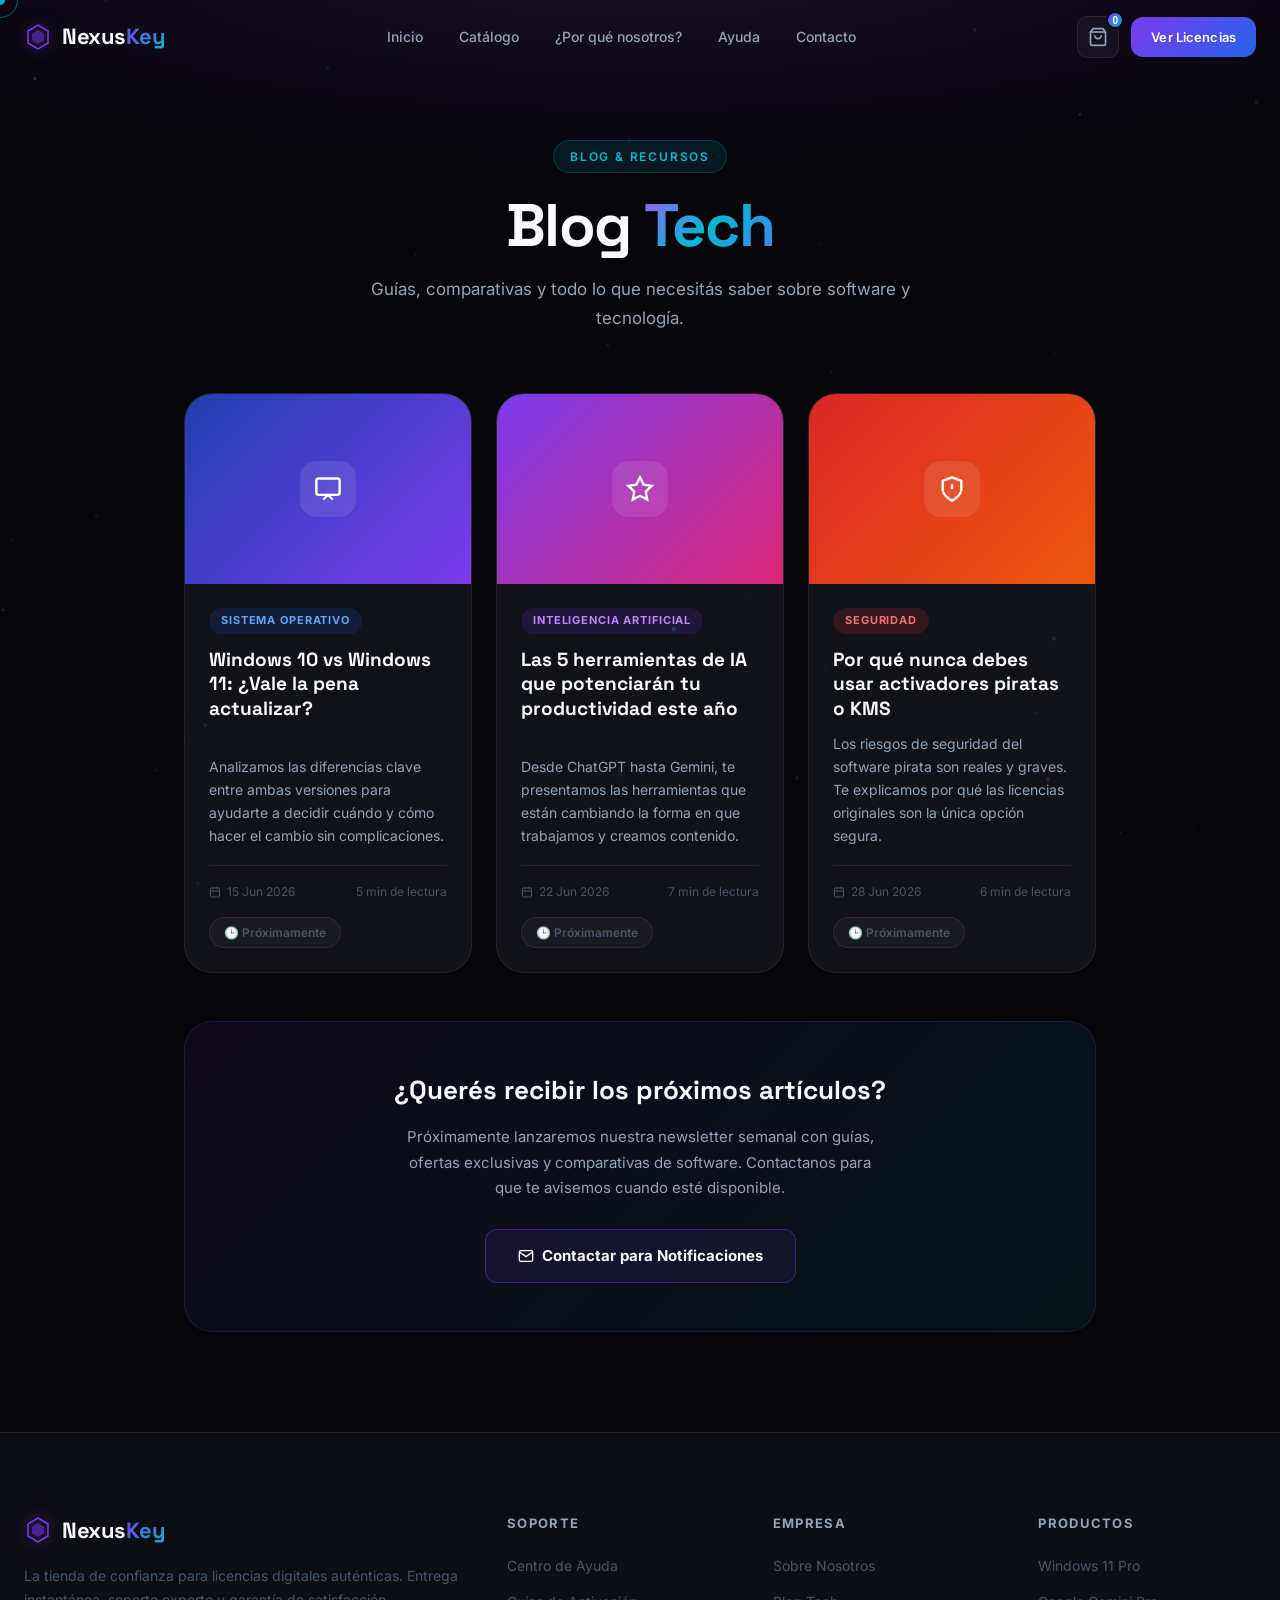
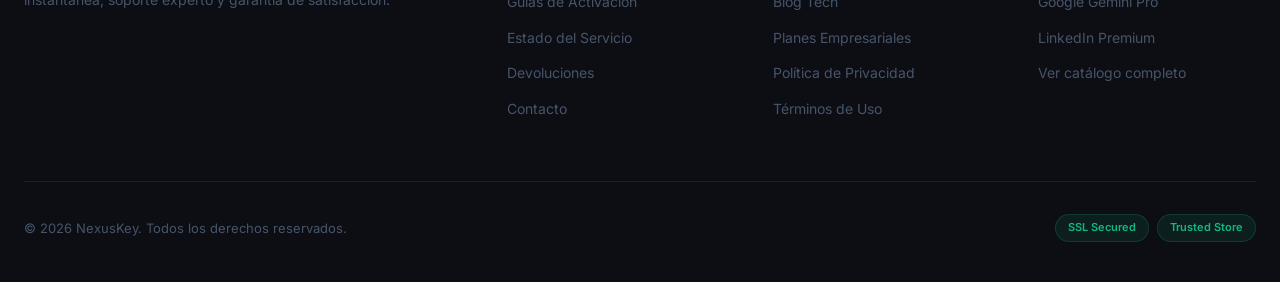
==== commit 122cf4c7: "Tienda Web Licencias 2.1.5 (Vercel 1.0)" ====
--- a/blog-tech.html
+++ b/blog-tech.html
@@ -3,8 +3,33 @@
 <head>
   <meta charset="UTF-8" />
   <meta name="viewport" content="width=device-width, initial-scale=1.0" />
-  <meta name="description" content="Blog de tecnología de NexusKey. Guías, comparativas y consejos sobre software, licencias digitales e inteligencia artificial." />
-  <title>Blog Tech — NexusKey</title>
+
+  <!-- SEO -->
+  <title>Blog de Tecnología | NexusKey</title>
+  <meta name="description" content="Artículos, guías y novedades sobre software, licencias digitales, herramientas de IA y productividad. El blog tecnológico de NexusKey." />
+  <meta name="keywords" content="licencias, software, windows, office, antivirus, nexuskey" />
+  <meta name="author" content="NexusKey" />
+
+  <!-- FAVICON -->
+  <link rel="icon" type="image/png" href="/assets/images/favicon.png" />
+  <link rel="apple-touch-icon" href="/assets/images/favicon.png" />
+
+  <!-- OPEN GRAPH -->
+  <meta property="og:title" content="Blog de Tecnología | NexusKey" />
+  <meta property="og:description" content="Guías, artículos y novedades sobre software, IA y productividad por el equipo de NexusKey." />
+  <meta property="og:url" content="https://nexuskey.vercel.app/blog-tech.html" />
+  <meta property="og:image" content="https://nexuskey.vercel.app/assets/images/og-image.png" />
+  <meta property="og:site_name" content="NexusKey" />
+  <meta property="og:type" content="website" />
+  <meta property="og:locale" content="es_AR" />
+
+  <!-- TWITTER CARD -->
+  <meta name="twitter:card" content="summary_large_image" />
+  <meta name="twitter:title" content="Blog de Tecnología | NexusKey" />
+  <meta name="twitter:description" content="Guías y novedades sobre software, IA y productividad." />
+  <meta name="twitter:image" content="https://nexuskey.vercel.app/assets/images/og-image.png" />
+
+  <!-- FUENTES -->
   <link rel="preconnect" href="https://fonts.googleapis.com" />
   <link rel="preconnect" href="https://fonts.gstatic.com" crossorigin />
   <link href="https://fonts.googleapis.com/css2?family=Inter:wght@300;400;500;600;700;800;900&family=Space+Grotesk:wght@400;500;600;700&display=swap" rel="stylesheet" />
--- a/style.css
+++ b/style.css
@@ -2029,6 +2029,207 @@
   to { opacity: 0; transform: translateY(-10px) scale(0.95); }
 }
 
+/* ══════════════════════════════════════════════════════════════
+   PROMO TOAST — Notificaciones de marketing (bottom-left)
+   Completamente independiente del sistema de toast de carrito.
+══════════════════════════════════════════════════════════════ */
+
+#promoToastContainer {
+  position: fixed;
+  bottom: 24px;
+  left: 24px;
+  z-index: 1800;           /* Debajo del carrito (2000) pero sobre todo lo demás */
+  display: flex;
+  flex-direction: column;
+  gap: 10px;
+  pointer-events: none;
+  width: 340px;
+  max-width: calc(100vw - 48px);
+}
+
+/* ── La tarjeta toast ── */
+.promo-toast {
+  pointer-events: all;
+  background: rgba(12, 12, 18, 0.82);
+  backdrop-filter: blur(20px) saturate(1.4);
+  -webkit-backdrop-filter: blur(20px) saturate(1.4);
+  border: 1px solid rgba(124, 58, 237, 0.3);
+  border-radius: 16px;
+  box-shadow:
+    0 0 0 1px rgba(255,255,255,0.04),
+    0 20px 60px rgba(0,0,0,0.55),
+    0 0 32px rgba(124,58,237,0.12);
+  overflow: hidden;
+  cursor: pointer;
+
+  /* Estado inicial (invisible, desplazada hacia abajo) */
+  opacity: 0;
+  transform: translateX(-20px) translateY(8px);
+  transition:
+    opacity    0.42s cubic-bezier(0.34, 1.56, 0.64, 1),
+    transform  0.42s cubic-bezier(0.34, 1.56, 0.64, 1),
+    box-shadow 0.2s ease;
+}
+
+.promo-toast.show {
+  opacity: 1;
+  transform: translateX(0) translateY(0);
+}
+
+.promo-toast.hide {
+  opacity: 0;
+  transform: translateX(-16px) translateY(4px);
+  transition: opacity 0.38s ease, transform 0.38s ease;
+  pointer-events: none;
+}
+
+.promo-toast:hover {
+  border-color: rgba(124,58,237,0.5);
+  box-shadow:
+    0 0 0 1px rgba(255,255,255,0.06),
+    0 24px 70px rgba(0,0,0,0.65),
+    0 0 48px rgba(124,58,237,0.22);
+}
+
+/* ── Interior principal ── */
+.promo-toast-inner {
+  display: flex;
+  align-items: flex-start;
+  gap: 12px;
+  padding: 14px 14px 12px;
+}
+
+.promo-toast-icon {
+  font-size: 22px;
+  line-height: 1;
+  flex-shrink: 0;
+  margin-top: 1px;
+}
+
+.promo-toast-body {
+  display: flex;
+  flex-direction: column;
+  gap: 3px;
+  flex: 1;
+  min-width: 0;
+}
+
+.promo-toast-title {
+  font-size: 11px;
+  font-weight: 800;
+  text-transform: uppercase;
+  letter-spacing: 0.1em;
+  color: var(--neon-cyan, #06b6d4);
+}
+
+.promo-toast-text {
+  font-size: 13px;
+  font-weight: 500;
+  color: rgba(255,255,255,0.88);
+  line-height: 1.45;
+}
+
+/* Pill del código de descuento */
+.promo-toast-code {
+  display: inline-block;
+  font-family: 'Space Grotesk', monospace;
+  font-size: 12px;
+  font-weight: 800;
+  letter-spacing: 0.08em;
+  background: linear-gradient(135deg, rgba(124,58,237,0.25), rgba(6,182,212,0.25));
+  border: 1px solid rgba(124,58,237,0.4);
+  color: #e2d9ff;
+  padding: 2px 8px;
+  border-radius: 6px;
+  vertical-align: middle;
+  margin-left: 2px;
+}
+
+/* ── Botón cerrar ── */
+.promo-toast-close {
+  background: rgba(255,255,255,0.05);
+  border: 1px solid rgba(255,255,255,0.08);
+  border-radius: 6px;
+  width: 24px;
+  height: 24px;
+  display: flex;
+  align-items: center;
+  justify-content: center;
+  cursor: pointer;
+  color: rgba(255,255,255,0.45);
+  flex-shrink: 0;
+  transition: background 0.2s ease, color 0.2s ease;
+  padding: 0;
+}
+
+.promo-toast-close:hover {
+  background: rgba(239,68,68,0.15);
+  color: #fca5a5;
+  border-color: rgba(239,68,68,0.3);
+}
+
+/* ── Barra "Ver oferta" ── */
+.promo-toast-link {
+  display: block;
+  text-decoration: none;
+  text-align: center;
+  font-size: 12px;
+  font-weight: 700;
+  color: rgba(255,255,255,0.55);
+  padding: 9px 14px;
+  border-top: 1px solid rgba(255,255,255,0.06);
+  letter-spacing: 0.04em;
+  transition: background 0.2s ease, color 0.2s ease;
+  pointer-events: all;
+}
+
+.promo-toast-link:hover {
+  background: rgba(124,58,237,0.12);
+  color: rgba(255,255,255,0.9);
+}
+
+/* ── Barra de progreso (auto-dismiss visual) ── */
+.promo-toast.show::after {
+  content: '';
+  display: block;
+  position: absolute;
+  bottom: 0;
+  left: 0;
+  height: 2px;
+  background: linear-gradient(90deg, var(--neon-purple, #7c3aed), var(--neon-cyan, #06b6d4));
+  border-radius: 0 0 16px 16px;
+  animation: promoProgress 5.5s linear forwards;
+}
+
+@keyframes promoProgress {
+  from { width: 100%; }
+  to   { width: 0%; }
+}
+
+/* ── Responsive móvil ── */
+@media (max-width: 768px) {
+  #promoToastContainer {
+    left: 12px;
+    bottom: 80px;   /* Sube un poco para no tapar botones flotantes de WhatsApp */
+    width: calc(100vw - 24px);
+    max-width: 360px;
+  }
+
+  .promo-toast-inner { padding: 12px 12px 10px; gap: 10px; }
+  .promo-toast-icon  { font-size: 18px; }
+  .promo-toast-text  { font-size: 12.5px; }
+  .promo-toast-title { font-size: 10.5px; }
+}
+
+@media (max-width: 480px) {
+  #promoToastContainer {
+    left: 10px;
+    right: 10px;
+    width: auto;
+    max-width: none;
+  }
+}
+
 /* ========== PRODUCT CARD FILTER ANIMATION ========== */
 .product-card {
   opacity: 1;  /* always visible by default — animation overrides on filter */
@@ -2058,57 +2259,147 @@
 }
 
 @media (max-width: 1024px) {
+  /* Grid de productos — 2 columnas en tablet */
   .products-grid { grid-template-columns: repeat(2, 1fr); }
+
+  /* Tarjetas de catálogo */
+  .product-card { width: 100%; }
+
+  /* Steps */
   .steps-grid { grid-template-columns: 1fr 1fr; }
   .step-card:nth-child(2) .step-line { display: none; }
+
+  /* Footer */
   .footer-grid { grid-template-columns: 1fr 1fr; gap: 36px; }
 }
 
 @media (max-width: 768px) {
   :root { --section-py: 60px; }
 
+  /* ── NAV ── */
   .nav-links { display: none; }
   .nav-links.open {
     display: flex;
     flex-direction: column;
     position: fixed;
-    top: 72px;
-    left: 0;
-    right: 0;
+    top: 72px; left: 0; right: 0;
     background: rgba(6,6,8,0.97);
     backdrop-filter: blur(20px);
     border-bottom: 1px solid var(--border);
     padding: 16px 24px;
     z-index: 999;
   }
-
   .nav-hamburger { display: flex; }
   .nav-cta { display: none; }
 
+  /* ── CURSOR ── */
   body { cursor: auto; }
   .cursor, .cursor-follower { display: none; }
 
-  .hero-stats {
-    padding: 16px 20px;
-    gap: 0;
-  }
-
+  /* ── HERO ── */
+  .hero-stats { padding: 16px 20px; gap: 0; }
   .stat-item { padding: 8px 16px; }
   .stat-number { font-size: 24px; }
-
+  .hero-title { letter-spacing: -1px; }
+
+  /* ── GRIDS ── */
   .bento-categories { grid-template-columns: 1fr; }
   .products-grid { grid-template-columns: 1fr; }
   .steps-grid { grid-template-columns: 1fr; }
   .step-line { display: none; }
   .testimonials-grid { grid-template-columns: 1fr; }
-  .bento-features { grid-template-columns: 1fr; }
-  .feat-large { flex-direction: column; }
-  .feat-wide { flex-direction: column; }
+  /* ════════════════════════════════════════════════
+     SECCIÓN "DISEÑADO PARA LA MÁXIMA CONFIANZA"
+     Layout flex-column — elimina todo el sistema de
+     grid-column: span X que causa el solapamiento.
+     El contenedor pasa de grid a flex vertical.
+     ════════════════════════════════════════════════ */
+  .bento-features {
+    display: flex !important;
+    flex-direction: column !important;
+    gap: 14px;
+  }
+
+  /* Cada card: ancho completo, altura automática, sin min-height */
+  .bento-feat {
+    width: 100% !important;
+    height: auto !important;
+    min-height: 0 !important;
+    /* Resetea cualquier grid-column heredado de breakpoints superiores */
+    grid-column: unset !important;
+    grid-row: unset !important;
+  }
+
+  /* feat-large: el flex interno se apila verticalmente */
+  .feat-large {
+    flex-direction: column;
+    align-items: flex-start;
+    gap: 16px;
+  }
+
+  /* feat-wide: el flex interno se apila verticalmente */
+  .feat-wide {
+    flex-direction: column;
+    align-items: flex-start;
+    justify-content: flex-start;
+    gap: 16px;
+  }
+
+  /* Ocultar los decorativos (shield, globe) en móvil:
+     son elementos de tamaño fijo que rompen el flujo */
+  .feat-visual,
+  .globe-dots {
+    display: none;
+  }
+
+  /* ── TARJETAS ── */
+  .product-card {
+    width: 100%;
+    /* Padding interno generoso para que el texto no quede pegado al borde */
+  }
+  .product-info { padding: 16px; }
+
+  /* ── BOTÓN AGREGAR AL CARRITO ── */
+  /* Touch target mínimo + ancho completo para pulgar */
+  .btn-add-cart {
+    width: 100%;
+    justify-content: center;
+    min-height: 44px;          /* touch target WCAG */
+    padding: 12px 16px;
+  }
+
+  /* ── FILTROS — Scroll horizontal tipo app nativa ── */
+  .filter-bar {
+    flex-wrap: nowrap;
+    overflow-x: auto;
+    -webkit-overflow-scrolling: touch;
+    scroll-snap-type: x mandatory;
+    padding-bottom: 8px;
+    gap: 10px;
+    /* Oculta el scrollbar del sistema */
+    scrollbar-width: none;          /* Firefox */
+    -ms-overflow-style: none;       /* IE/Edge */
+  }
+  .filter-bar::-webkit-scrollbar { display: none; }  /* Chrome/Safari */
+  .filter-btn {
+    flex-shrink: 0;
+    white-space: nowrap;
+    scroll-snap-align: start;
+  }
+
+  /* ── MODAL QV — Botón cerrar (touch target 44×44) ── */
+  .qv-close {
+    width: 44px;
+    height: 44px;
+    top: 12px;
+    right: 12px;
+  }
+
+  /* ── FOOTER Y RESTO ── */
   .footer-grid { grid-template-columns: 1fr; gap: 24px; }
   .footer-bottom { flex-direction: column; align-items: flex-start; }
   .cart-drawer { width: 100%; }
   .cta-box { padding: 48px 24px; }
-  .hero-title { letter-spacing: -1px; }
 }
 
 /* ══════════════════════════════════════════
@@ -2513,37 +2804,489 @@
   color: var(--neon-cyan);
 }
 
-/* ── RESPONSIVE ── */
+/* ── RESPONSIVE MODAL ── */
 @media (max-width: 700px) {
+
+  /* Overlay: anclado al tope, sin padding */
+  .qv-overlay {
+    padding: 0;
+    align-items: flex-start;
+  }
+
+  /* Modal: pantalla completa, él mismo scrollea */
+  .qv-modal {
+    width: 100%;
+    max-width: 100%;
+    height: 100dvh;
+    max-height: 100dvh;
+    border-radius: 0;
+    overflow-y: auto;
+    overflow-x: hidden;
+    -webkit-overflow-scrolling: touch;
+    margin: 0;
+    display: block;   /* flujo normal — sin flex column */
+  }
+
+  /* Animación: slide desde abajo */
+  .qv-overlay .qv-modal {
+    transform: translateY(100%);
+    opacity: 0;
+    transition: transform 0.38s cubic-bezier(0.32, 0.72, 0, 1), opacity 0.25s ease;
+  }
+  .qv-overlay.open .qv-modal {
+    transform: translateY(0);
+    opacity: 1;
+    box-shadow: none;
+  }
+
+  /* Layout: una sola columna, sin flex tricks */
   .qv-layout {
     grid-template-columns: 1fr;
+    display: block;
   }
 
+  /* Botón cerrar */
+  .qv-close {
+    top: 16px;
+    right: 16px;
+    width: 36px;
+    height: 36px;
+  }
+
+  /* Imagen compacta */
   .qv-media {
     border-right: none;
     border-bottom: 1px solid var(--border);
-    padding: 24px;
+    padding: 16px;
   }
 
+  .qv-img-wrap { aspect-ratio: 16 / 7; }
+
+  /* Trust badges: 2 columnas */
+  .qv-trust-badges { grid-template-columns: 1fr 1fr; }
+
+  /* Detalles: flujo normal, sin overflow propio */
   .qv-details {
-    padding: 24px;
+    padding: 18px;
     gap: 16px;
+    overflow: visible;
+    max-height: none;
   }
 
-  .qv-trust-badges {
-    grid-template-columns: 1fr 1fr;
+  /* Precio */
+  .qv-price-current { font-size: 26px; }
+
+  /* Bloque de precio: flujo normal con separador visual */
+  .qv-pricing-block {
+    padding: 14px 0 10px;
+    border-top: 1px solid rgba(255, 255, 255, 0.09);
+    margin: 0;
   }
 
-  .qv-price-current { font-size: 28px; }
-
+  /* Boton carrito: flujo normal, ancho completo, centrado */
+  .qv-btn-cart {
+    display: flex;
+    align-items: center;
+    justify-content: center;
+    width: 100%;
+    border-radius: 12px;
+    margin: 0;
+    padding: 16px;
+    text-align: center;
+  }
+
+  /* Link catalogo */
+  .qv-catalog-link {
+    text-align: center;
+    justify-content: center;
+    padding-bottom: 16px;
+  }
+
+  /* Ocultar trigger de hover (en móvil se toca directamente la card) */
   .qv-hover-trigger { display: none; }
+
 }
 
 
 @media (max-width: 480px) {
+  /* Hero */
   .hero-actions { flex-direction: column; align-items: stretch; }
   .hero-stats { flex-wrap: wrap; }
   .stat-divider { display: none; }
   .hero-badge { font-size: 11px; padding: 6px 14px; }
-  .filter-bar { overflow-x: auto; flex-wrap: nowrap; padding-bottom: 4px; }
-}
+
+  /* Filtros: scroll horizontal limpio */
+  .filter-bar {
+    overflow-x: auto;
+    flex-wrap: nowrap;
+    padding-bottom: 8px;
+    scrollbar-width: none;
+    -ms-overflow-style: none;
+  }
+  .filter-bar::-webkit-scrollbar { display: none; }
+
+  /* Modal a pantalla completa en 480px ya lo maneja el bloque 700px */
+  /* No se necesitan overrides adicionales del QV modal aquí */
+
+  /* CTA: ancho completo en cualquier contexto */
+  .btn-primary,
+  .btn-outline,
+  .btn-catalog-cta { width: 100%; justify-content: center; }
+
+  /* Checkout — botones de compra */
+  [id="btnWhatsApp"],
+  [id="btnTelegram"] {
+    width: 100%;
+    justify-content: center;
+  }
+}
+
+/* ── BREAKPOINT EXTRA PEQUEÑO (360px) ── */
+@media (max-width: 360px) {
+  .container { padding: 0 14px; }
+  .product-card { border-radius: 14px; }
+  .hero-title { font-size: clamp(26px, 9vw, 40px); }
+  .section-title { font-size: clamp(22px, 7vw, 36px); }
+  .qv-price-current { font-size: 24px; }
+  .btn-add-cart { font-size: 13px; }
+}
+
+/* ══════════════════════════════════════════════════════════
+   SISTEMA DE CÓDIGO DE AFILIADO — CARRITO LATERAL
+   Estilos para el campo de código en #cartItems
+══════════════════════════════════════════════════════════ */
+
+.cart-affiliate-block {
+  padding: 14px 0 4px;
+  border-top: 1px solid var(--border);
+  margin-top: 8px;
+}
+
+.cart-affiliate-label {
+  display: block;
+  font-size: 12px;
+  font-weight: 600;
+  color: var(--text-secondary);
+  margin-bottom: 8px;
+  letter-spacing: 0.02em;
+}
+
+.cart-affiliate-row {
+  display: flex;
+  gap: 6px;
+  align-items: center;
+}
+
+.cart-affiliate-input {
+  flex: 1;
+  background: rgba(255,255,255,0.04);
+  border: 1px solid var(--border);
+  border-radius: 10px;
+  padding: 9px 12px;
+  font-size: 13px;
+  font-family: var(--font-primary);
+  color: var(--text-primary);
+  outline: none;
+  transition: border-color 0.2s ease, box-shadow 0.2s ease;
+  text-transform: uppercase;
+  letter-spacing: 0.06em;
+}
+
+.cart-affiliate-input::placeholder { color: var(--text-muted); text-transform: none; letter-spacing: 0; }
+
+.cart-affiliate-input:focus {
+  border-color: rgba(124,58,237,0.5);
+  box-shadow: 0 0 0 3px rgba(124,58,237,0.12);
+}
+
+.cart-affiliate-input:disabled {
+  opacity: 0.7;
+  cursor: not-allowed;
+}
+
+.cart-affiliate-btn {
+  background: linear-gradient(135deg, var(--neon-purple), var(--neon-blue));
+  color: white;
+  border: none;
+  border-radius: 10px;
+  padding: 9px 14px;
+  font-size: 12px;
+  font-weight: 700;
+  font-family: var(--font-primary);
+  cursor: pointer;
+  white-space: nowrap;
+  transition: opacity 0.2s ease, transform 0.2s ease;
+}
+
+.cart-affiliate-btn:hover:not(:disabled) {
+  opacity: 0.88;
+  transform: translateY(-1px);
+}
+
+.cart-affiliate-btn:disabled {
+  opacity: 0.45;
+  cursor: not-allowed;
+  transform: none;
+}
+
+.cart-affiliate-remove {
+  background: rgba(239,68,68,0.1);
+  border: 1px solid rgba(239,68,68,0.25);
+  color: #f87171;
+  border-radius: 8px;
+  width: 30px;
+  height: 30px;
+  display: flex;
+  align-items: center;
+  justify-content: center;
+  cursor: pointer;
+  font-size: 13px;
+  transition: background 0.2s ease;
+  flex-shrink: 0;
+}
+
+.cart-affiliate-remove:hover { background: rgba(239,68,68,0.2); }
+
+.cart-affiliate-msg {
+  display: block;
+  font-size: 11.5px;
+  margin-top: 6px;
+  min-height: 16px;
+  transition: color 0.2s ease;
+}
+.cart-affiliate-msg.success { color: #10b981; }
+.cart-affiliate-msg.error   { color: #f87171; }
+
+/* Fila de descuento aplicado */
+.cart-discount-row {
+  display: flex;
+  justify-content: space-between;
+  align-items: center;
+  padding: 8px 0 4px;
+  font-size: 13px;
+  color: var(--text-secondary);
+  border-top: 1px dashed rgba(255,255,255,0.07);
+  margin-top: 4px;
+}
+
+.cart-discount-amt {
+  color: #10b981;
+  font-weight: 700;
+}
+
+/* Fila de subtotal */
+.cart-subtotal-row {
+  display: flex;
+  justify-content: space-between;
+  align-items: center;
+  padding: 6px 0 10px;
+  font-size: 12px;
+  color: var(--text-muted);
+}
+
+/* ══════════════════════════════════════════════════════════
+   SECCIÓN PROGRAMA DE AFILIADOS
+══════════════════════════════════════════════════════════ */
+
+.affiliate-section { background: var(--bg-alt, var(--bg-card)); }
+
+.affiliate-box {
+  position: relative;
+  background: var(--bg-card);
+  border: 1px solid var(--border);
+  border-radius: var(--border-radius-lg);
+  padding: 64px 56px;
+  overflow: hidden;
+}
+
+/* Orbs de glow decorativos */
+.affiliate-orb {
+  position: absolute;
+  width: 400px;
+  height: 400px;
+  border-radius: 50%;
+  pointer-events: none;
+  filter: blur(80px);
+  opacity: 0.12;
+}
+.affiliate-orb.orb-left  { background: var(--neon-purple); top: -100px; left: -100px; }
+.affiliate-orb.orb-right { background: var(--neon-cyan);   bottom: -100px; right: -100px; }
+
+/* Layout 2 columnas */
+.affiliate-layout {
+  display: grid;
+  grid-template-columns: 1.1fr 0.9fr;
+  gap: 56px;
+  align-items: center;
+  position: relative;
+  z-index: 1;
+}
+
+.affiliate-title {
+  font-family: var(--font-display);
+  font-size: clamp(28px, 3.5vw, 46px);
+  font-weight: 800;
+  letter-spacing: -1px;
+  line-height: 1.1;
+  margin: 12px 0 20px;
+}
+
+.affiliate-desc {
+  font-size: 15px;
+  color: var(--text-secondary);
+  line-height: 1.75;
+  margin-bottom: 28px;
+}
+
+.affiliate-desc strong { color: var(--text-primary); }
+
+/* Pills de beneficios */
+.affiliate-benefits {
+  display: flex;
+  flex-direction: column;
+  gap: 12px;
+  margin-bottom: 36px;
+}
+
+.aff-benefit {
+  display: flex;
+  align-items: center;
+  gap: 14px;
+  background: rgba(255,255,255,0.03);
+  border: 1px solid var(--border);
+  border-radius: 12px;
+  padding: 12px 16px;
+  transition: border-color 0.2s ease;
+}
+.aff-benefit:hover { border-color: var(--border-hover); }
+
+.aff-benefit-icon { font-size: 22px; flex-shrink: 0; }
+
+.aff-benefit div { display: flex; flex-direction: column; gap: 1px; }
+.aff-benefit strong { font-size: 14px; font-weight: 700; color: var(--text-primary); }
+.aff-benefit span   { font-size: 12px; color: var(--text-muted); }
+
+/* CTA del afiliado */
+.affiliate-cta {
+  display: inline-flex;
+  align-items: center;
+  gap: 10px;
+  font-size: 16px;
+  padding: 16px 32px;
+  border-radius: 14px;
+  text-decoration: none;
+}
+
+/* Tarjeta de preview del código */
+.affiliate-card-preview {
+  background: linear-gradient(145deg, rgba(124,58,237,0.08), rgba(6,182,212,0.08));
+  border: 1px solid rgba(124,58,237,0.2);
+  border-radius: var(--border-radius-lg);
+  padding: 36px 32px;
+  display: flex;
+  flex-direction: column;
+  gap: 24px;
+  position: relative;
+  overflow: hidden;
+}
+
+.aff-preview-label {
+  font-size: 11px;
+  font-weight: 700;
+  text-transform: uppercase;
+  letter-spacing: 0.12em;
+  color: var(--text-muted);
+}
+
+.aff-code-display {
+  position: relative;
+  background: rgba(255,255,255,0.04);
+  border: 1px dashed rgba(124,58,237,0.35);
+  border-radius: 12px;
+  padding: 20px 24px;
+  text-align: center;
+  overflow: hidden;
+}
+
+.aff-code-text {
+  font-family: var(--font-display);
+  font-size: 28px;
+  font-weight: 800;
+  letter-spacing: 0.12em;
+  background: linear-gradient(135deg, var(--neon-purple-light), var(--neon-cyan));
+  -webkit-background-clip: text;
+  -webkit-text-fill-color: transparent;
+  background-clip: text;
+}
+
+.aff-code-glow {
+  position: absolute;
+  inset: 0;
+  background: radial-gradient(ellipse at center, rgba(124,58,237,0.12), transparent 70%);
+  animation: pulse 3s ease-in-out infinite;
+}
+
+/* Stats row */
+.aff-preview-stats {
+  display: flex;
+  align-items: center;
+  justify-content: space-between;
+  gap: 8px;
+}
+
+.aff-stat {
+  display: flex;
+  flex-direction: column;
+  align-items: center;
+  gap: 4px;
+  flex: 1;
+}
+
+.aff-stat-num {
+  font-family: var(--font-display);
+  font-size: 26px;
+  font-weight: 800;
+  line-height: 1;
+}
+
+.aff-stat-label {
+  font-size: 10px;
+  font-weight: 500;
+  color: var(--text-muted);
+  text-align: center;
+  letter-spacing: 0.02em;
+}
+
+.aff-stat-divider {
+  width: 1px;
+  height: 32px;
+  background: var(--border);
+  flex-shrink: 0;
+}
+
+.aff-preview-note {
+  font-size: 12px;
+  color: var(--text-muted);
+  line-height: 1.6;
+  padding: 12px 16px;
+  background: rgba(255,255,255,0.02);
+  border: 1px solid var(--border);
+  border-radius: 10px;
+}
+
+/* Responsive afiliados */
+@media (max-width: 900px) {
+  .affiliate-layout {
+    grid-template-columns: 1fr;
+    gap: 36px;
+  }
+  .affiliate-box { padding: 48px 36px; }
+}
+
+@media (max-width: 600px) {
+  .affiliate-box { padding: 36px 22px; }
+  .affiliate-title { font-size: clamp(24px, 7vw, 36px); }
+  .affiliate-cta { width: 100%; justify-content: center; }
+  .aff-code-text { font-size: 22px; letter-spacing: 0.08em; }
+}
+
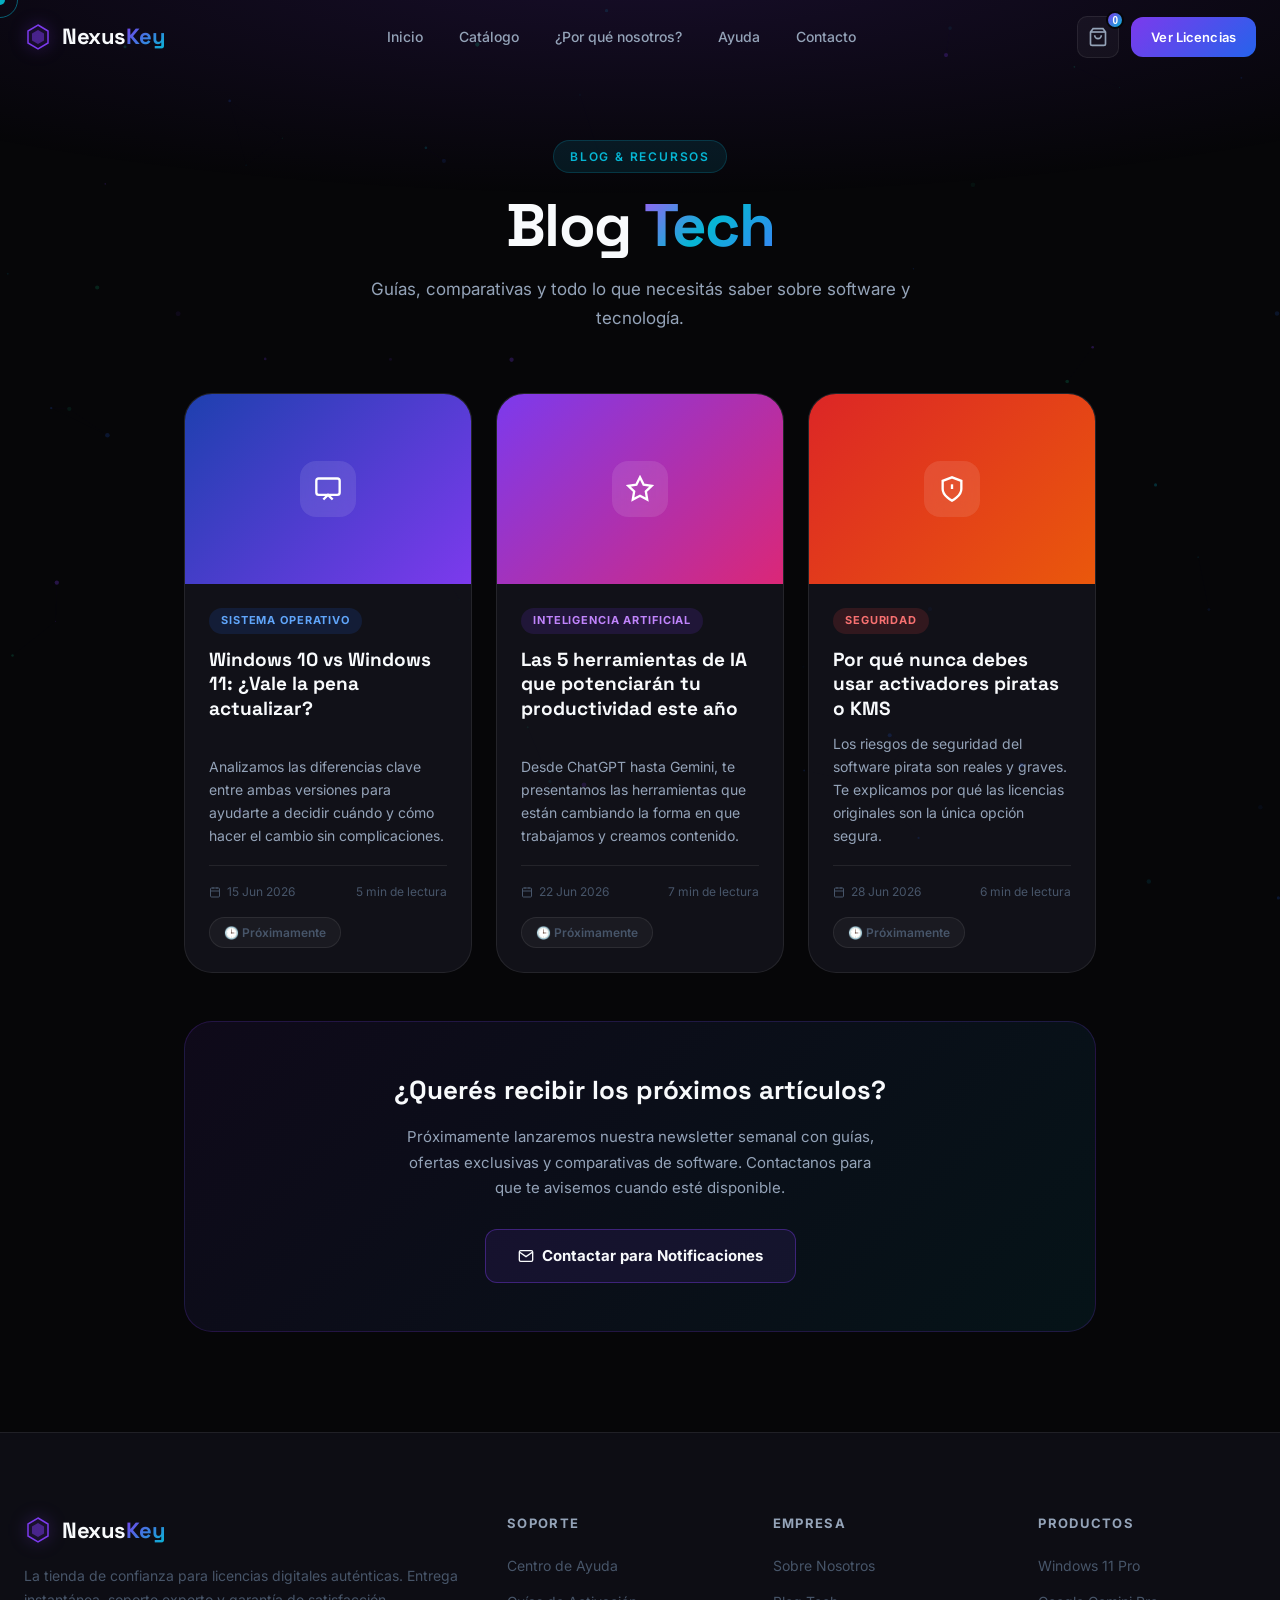
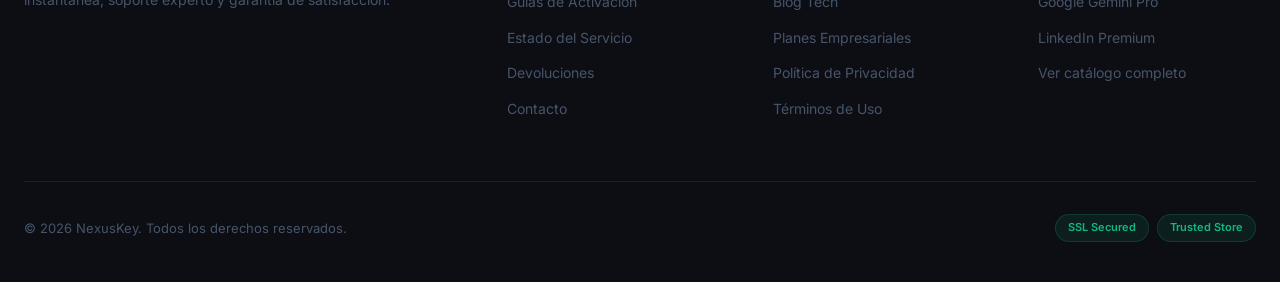
==== commit c8419a20: "Tienda Web Licencias 2.2.0" ====
--- a/blog-tech.html
+++ b/blog-tech.html
@@ -17,8 +17,8 @@
   <!-- OPEN GRAPH -->
   <meta property="og:title" content="Blog de Tecnología | NexusKey" />
   <meta property="og:description" content="Guías, artículos y novedades sobre software, IA y productividad por el equipo de NexusKey." />
-  <meta property="og:url" content="https://nexuskey.vercel.app/blog-tech.html" />
-  <meta property="og:image" content="https://nexuskey.vercel.app/assets/images/og-image.png" />
+  <meta property="og:url" content="https://nexuskey-pi.vercel.app/blog-tech.html" />
+  <meta property="og:image" content="https://nexuskey-pi.vercel.app/assets/images/og-image.png" />
   <meta property="og:site_name" content="NexusKey" />
   <meta property="og:type" content="website" />
   <meta property="og:locale" content="es_AR" />
@@ -27,7 +27,7 @@
   <meta name="twitter:card" content="summary_large_image" />
   <meta name="twitter:title" content="Blog de Tecnología | NexusKey" />
   <meta name="twitter:description" content="Guías y novedades sobre software, IA y productividad." />
-  <meta name="twitter:image" content="https://nexuskey.vercel.app/assets/images/og-image.png" />
+  <meta name="twitter:image" content="https://nexuskey-pi.vercel.app/assets/images/og-image.png" />
 
   <!-- FUENTES -->
   <link rel="preconnect" href="https://fonts.googleapis.com" />
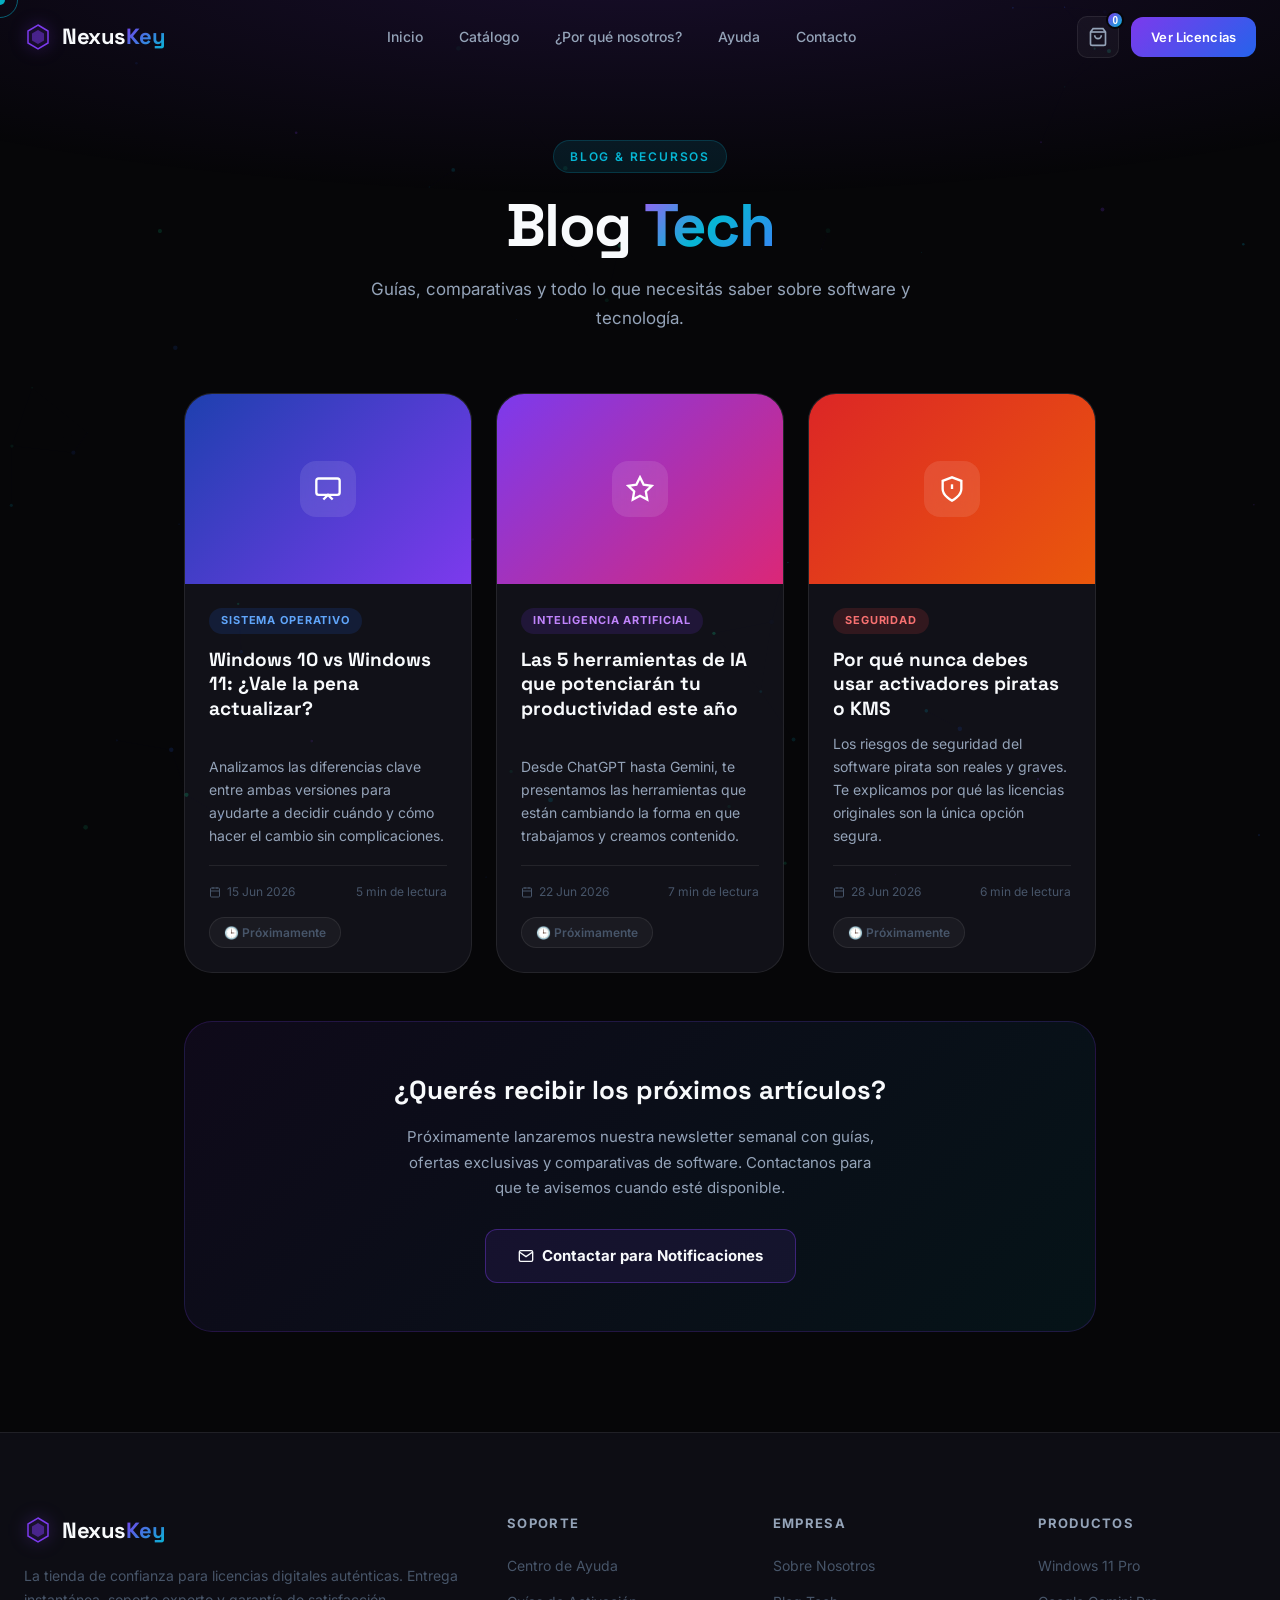
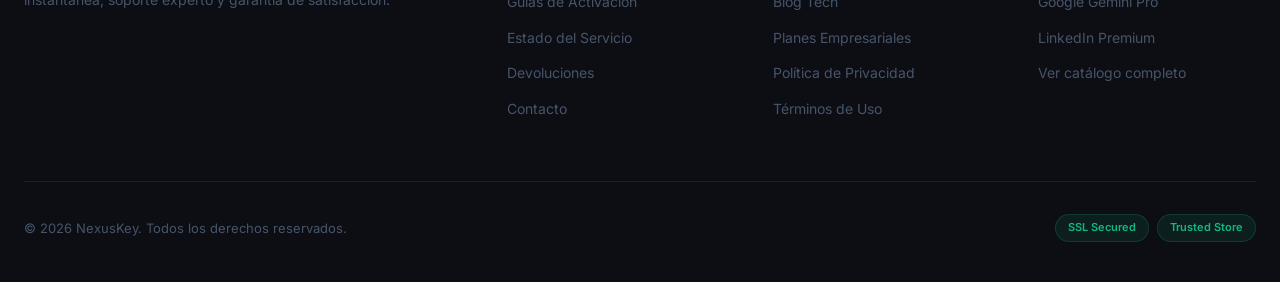
==== commit d8f6296b: "Tienda Web Licencias 2.2.0" ====
--- a/blog-tech.html
+++ b/blog-tech.html
@@ -150,6 +150,11 @@
       .newsletter-cta { padding: 32px 24px; }
     }
   </style>
+  <!-- ═══ VERCEL ANALYTICS ══════════════════════════════════════════════ -->
+  <script>
+    window.va = window.va || function () { (window.vaq = window.vaq || []).push(arguments); };
+  </script>
+  <script defer src="/_vercel/insights/script.js"></script>
 </head>
 <body>
   <div class="cursor" id="cursor"></div>
